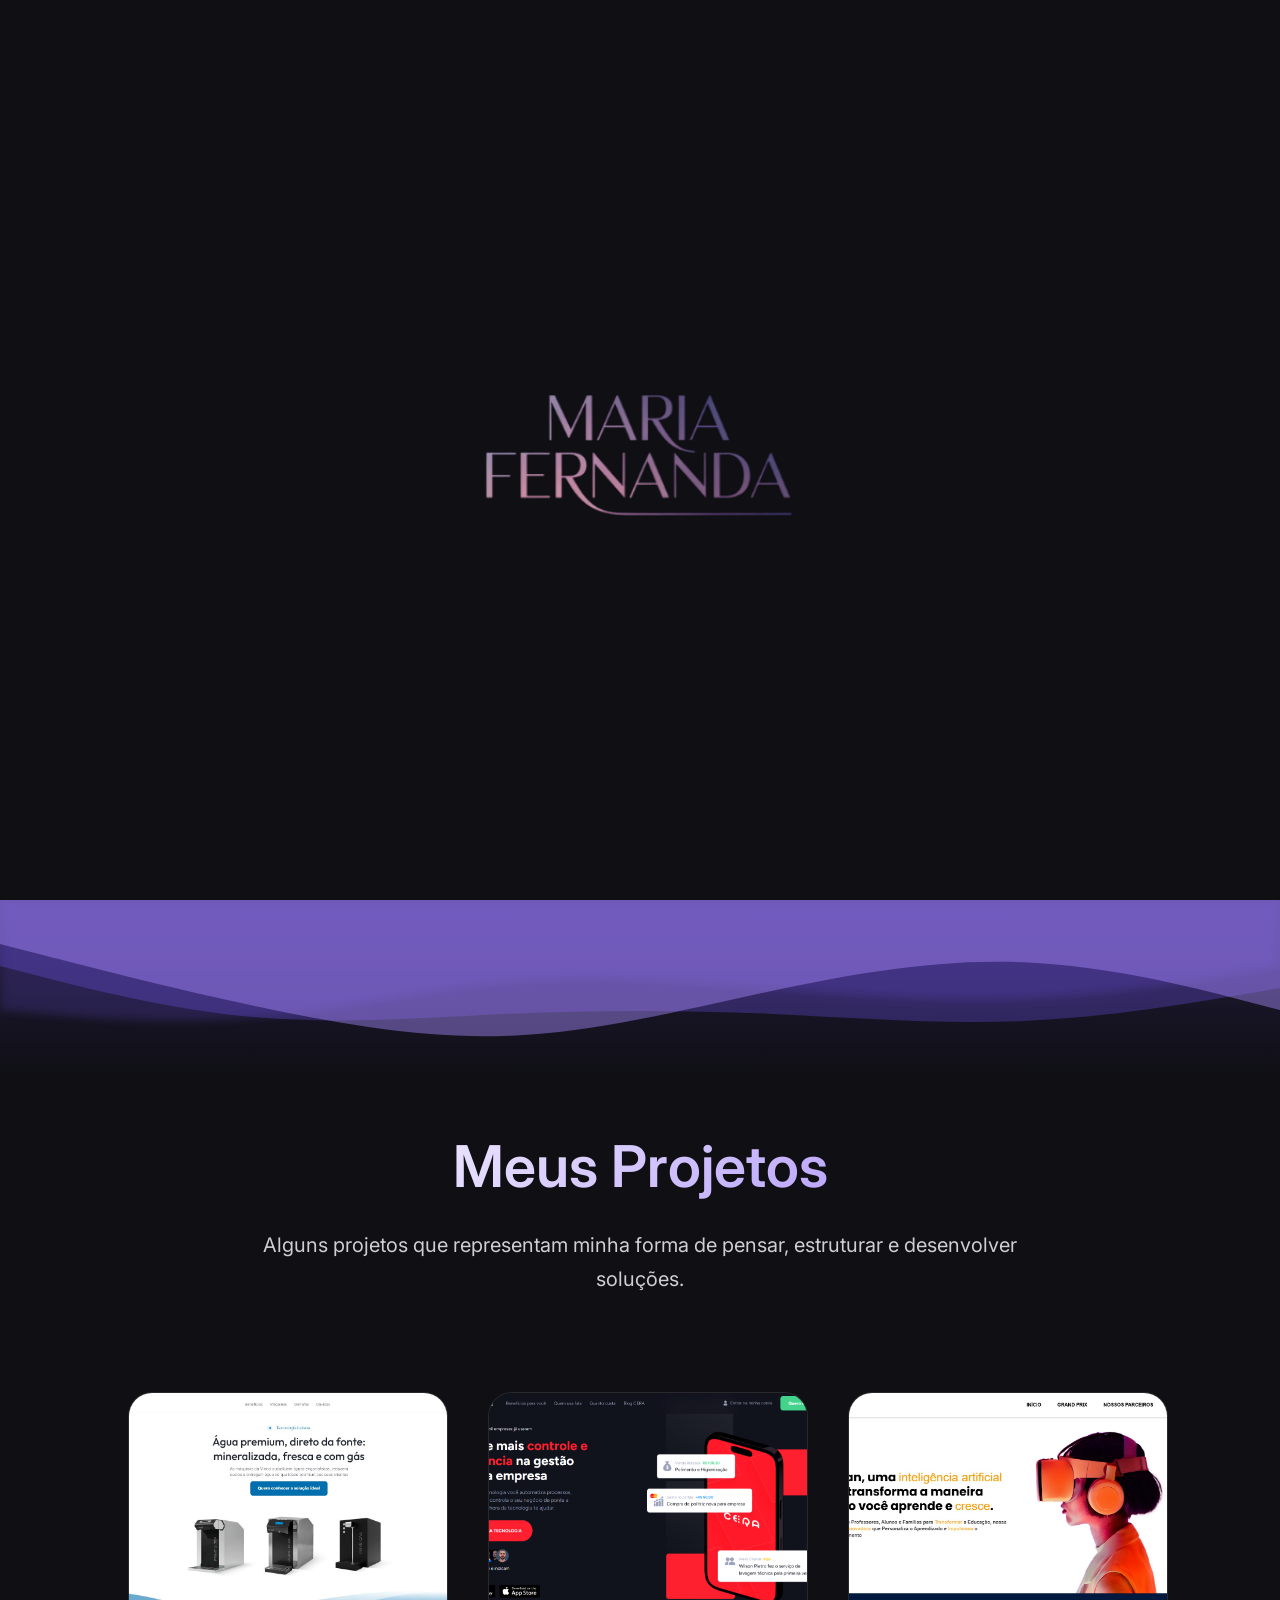
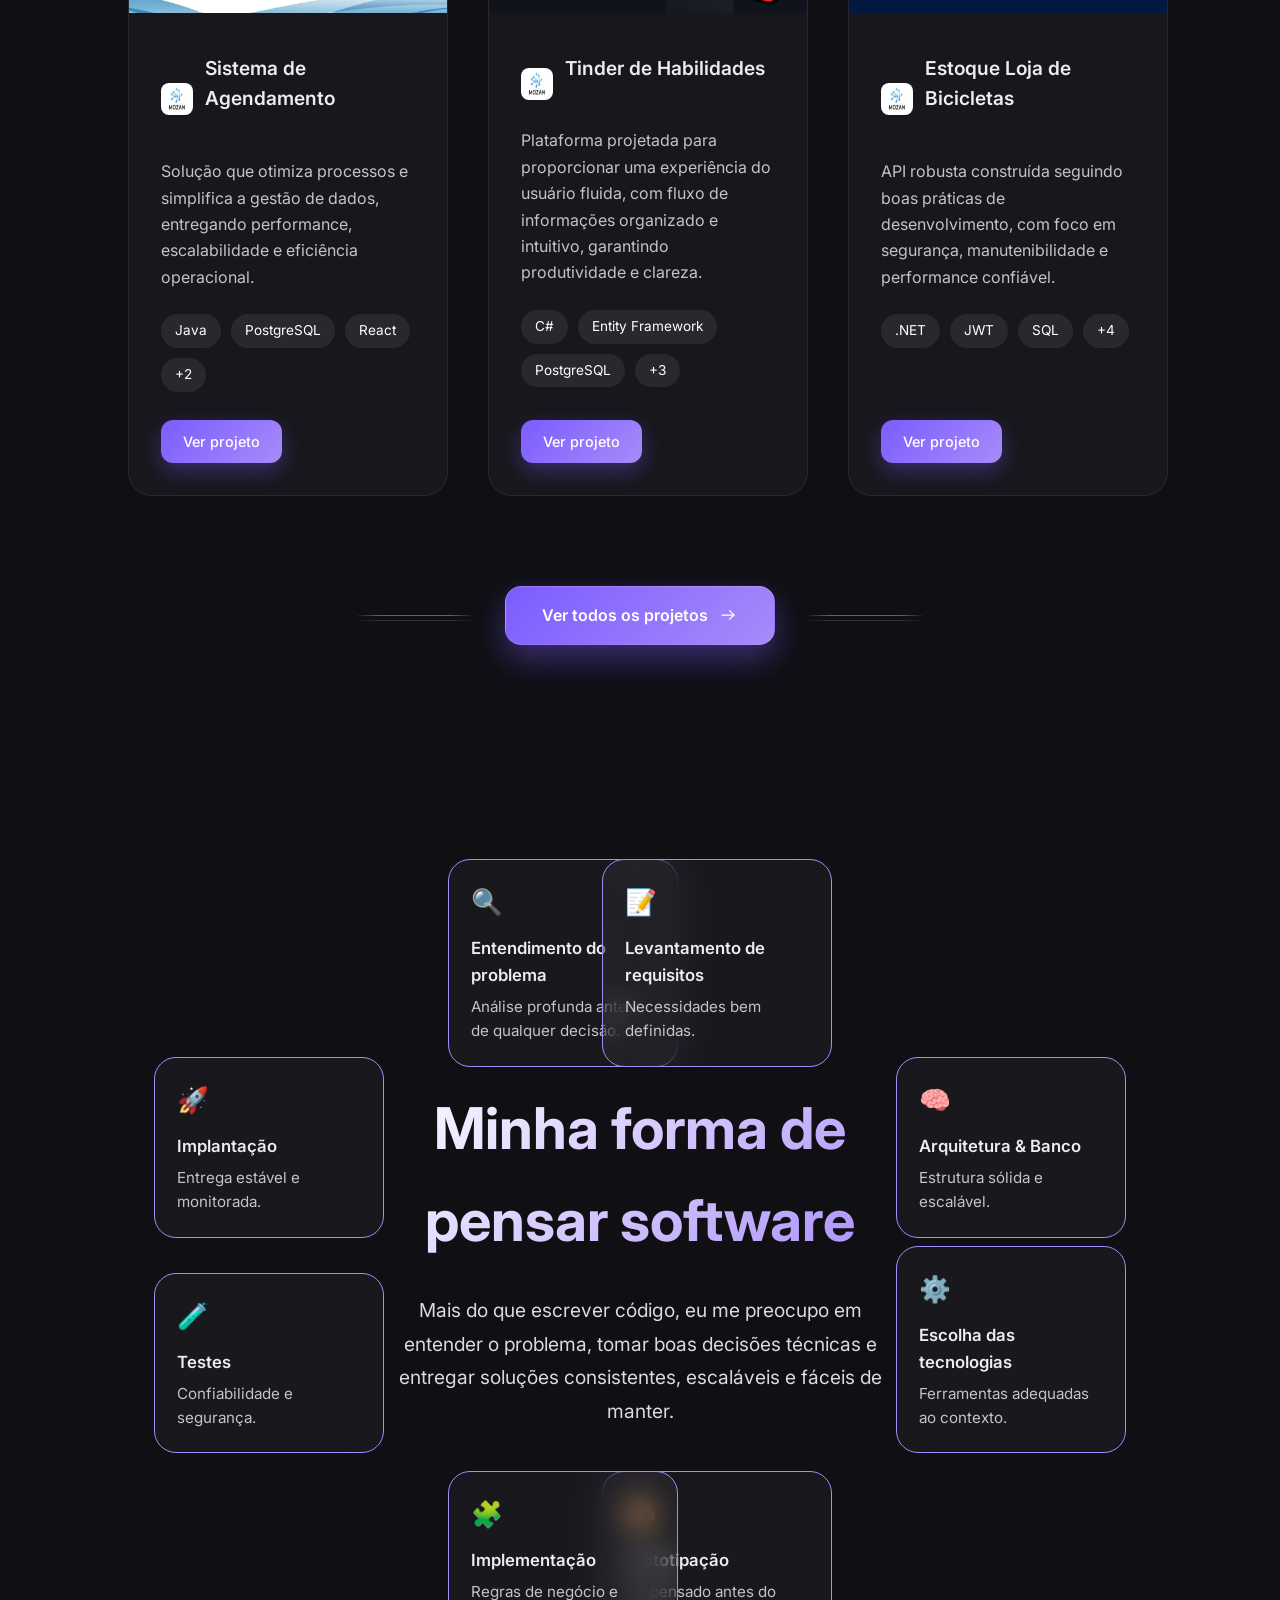
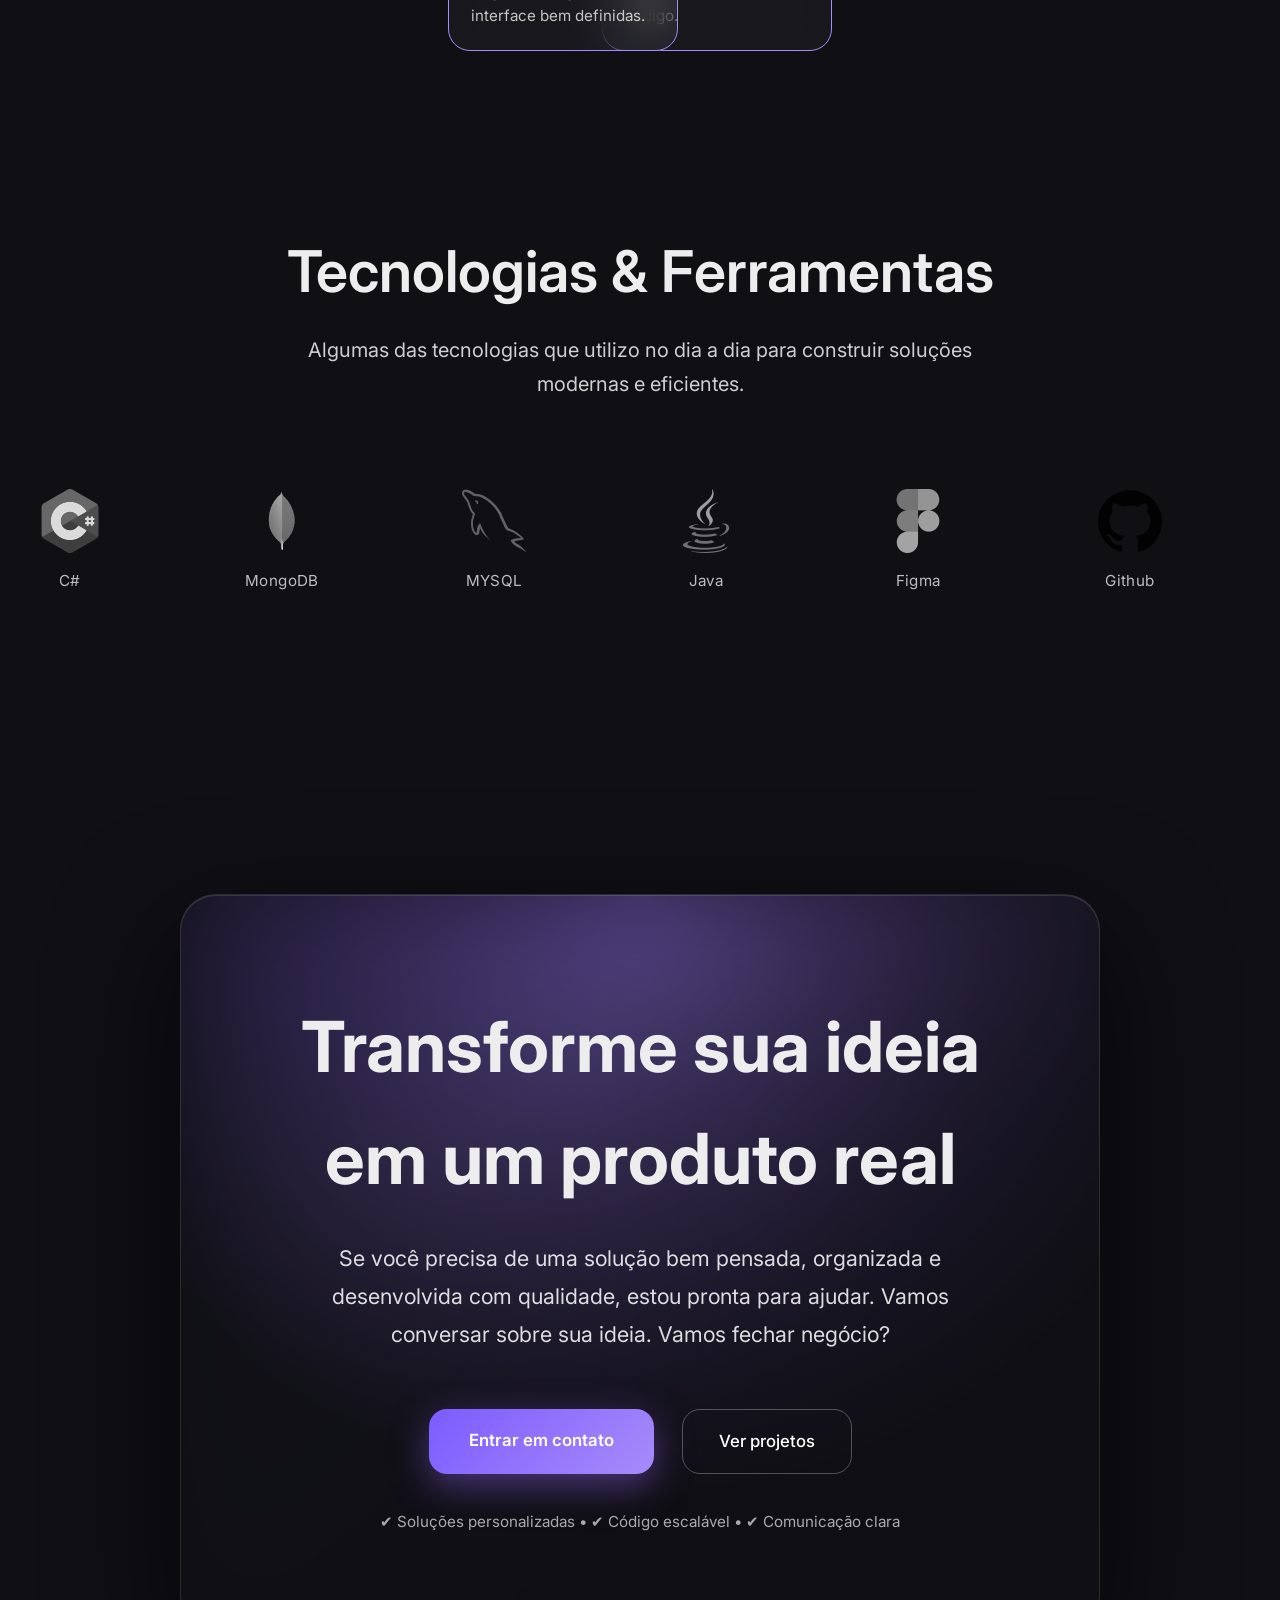
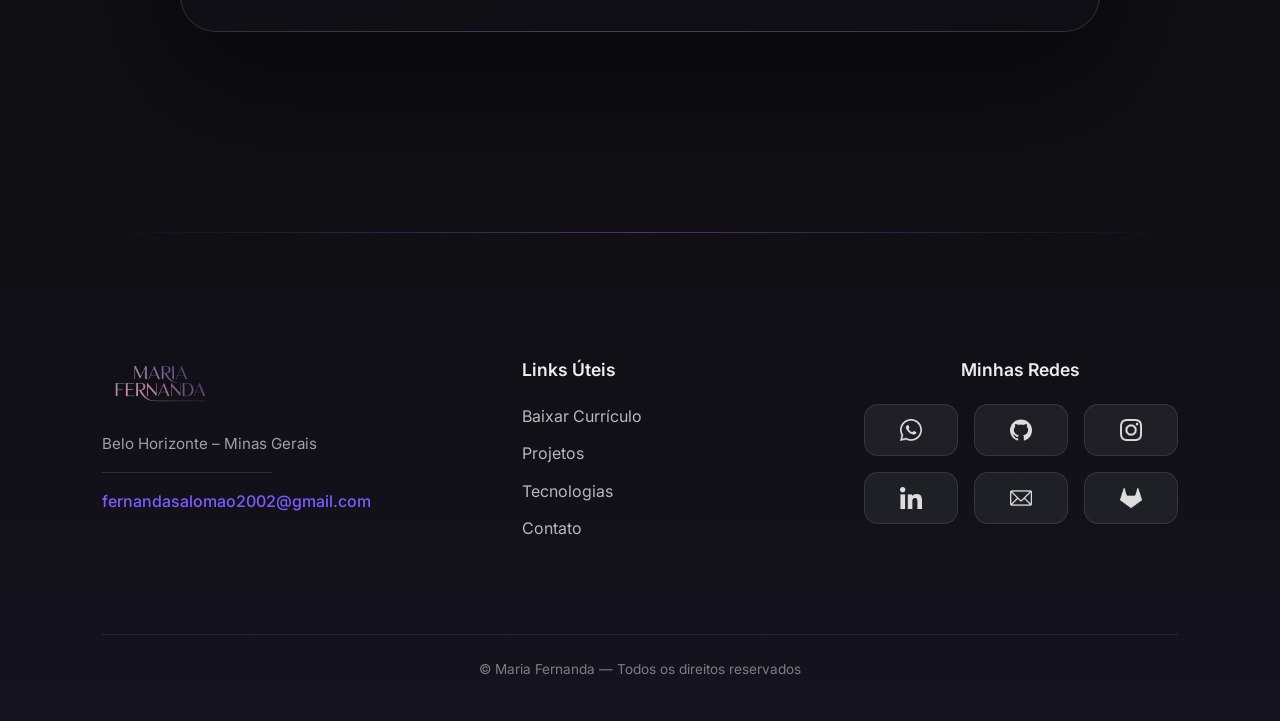
==== index.html @ 7bb39434 "first commit" ====
<!DOCTYPE html>
<html lang="en">
<head>
  <meta charset="UTF-8" />
  <meta name="viewport" content="width=device-width, initial-scale=1.0" />
  <title>Maria Fernanda</title>

  <link rel="preconnect" href="https://fonts.googleapis.com">
  <link rel="preconnect" href="https://fonts.gstatic.com" crossorigin>
  <link href="https://fonts.googleapis.com/css2?family=Inter:wght@300;400;500;600;700&display=swap" rel="stylesheet">
  <link rel="stylesheet" href="./assets/css/index/index.css">
</head>
<body>

<div id="splash-screen">
    <img src="assets/files/logo-maria.png" alt="Maria Fernanda Logo">
  </div>

<header class="navbar">
    <nav class="navbar-container">
      <div class="navbar-logo">
        <img src="assets/files/logo-maria.png" alt="Maria Fernanda Logo">
      </div>

      <div class="navbar-actions">
        <ul class="nav-links">
          <li><a href="#home">Home</a></li>
          <li><a href="#about">About</a></li>
          <li><a href="#projects">Projects</a></li>
          <li><a href="#stack">Stack</a></li>
        </ul>

        <a href="#"
          target="_blank"
          class="btn-whatsapp whatsapp-link">
          <img src="./assets/files/whatsapp.png" alt="WhatsApp">
          <span class="btn-text">Contrate agora</span>
        </a>

      <button class="menu-toggle">
          <span></span>
          <span></span>
      </button>

      </div>
    </nav>
</header>

<section class="hero hero-centered" id="home">
  <div class="hero-centered-container">
    <span class="hero-eyebrow">Olá, eu sou</span>
    <h1>
      Maria <span>Fernanda</span>
    </h1>
    <p>
      Engenheira de Software focada em desenvolver soluções modernas,
      escaláveis e bem estruturadas, unindo tecnologia,
      performance e experiência do usuário.
    </p>

    <div class="hero-cta">
      <a href="#projects" class="btn-primary">Visualizar Currículo</a>
      <a href="#about" class="btn-secondary">Ver Projetos</a>
    </div>
  </div>
  <div class="hero-fade"></div>
  <div class="wave-container">
  <svg viewBox="0 0 1440 320" preserveAspectRatio="none">
    <path class="wave wave-back"
      d="M0,224L48,213.3C96,203,192,181,288,176C384,171,480,181,576,192C672,203,768,213,864,202.7C960,192,1056,160,1152,149.3C1248,139,1344,149,1392,154.7L1440,160L1440,320L0,320Z"/>
      
    <path class="wave wave-mid"
      d="M0,192L48,181.3C96,171,192,149,288,144C384,139,480,149,576,154.7C672,160,768,160,864,154.7C960,149,1056,139,1152,149.3C1248,160,1344,192,1392,208L1440,224L1440,320L0,320Z"/>
      
    <path class="wave wave-front"
      d="M0,160L48,176C96,192,192,224,288,229.3C384,235,480,213,576,186.7C672,160,768,128,864,122.7C960,117,1056,139,1152,165.3C1248,192,1344,224,1392,240L1440,256L1440,320L0,320Z"/>
  </svg>
</div>
</section>

<section class="projects-section" id="projects">

  <div class="wave-container wave-inverted">
    <svg viewBox="0 0 1440 320" preserveAspectRatio="none">
      <path class="wave wave-back"
        d="M0,224L48,213.3C96,203,192,181,288,176C384,171,480,181,576,192C672,203,768,213,864,202.7C960,192,1056,160,1152,149.3C1248,139,1344,149,1392,154.7L1440,160L1440,320L0,320Z"/>
      <path class="wave wave-mid"
        d="M0,192L48,181.3C96,171,192,149,288,144C384,139,480,149,576,154.7C672,160,768,160,864,154.7C960,149,1056,139,1152,149.3C1248,160,1344,192,1392,208L1440,224L1440,320L0,320Z"/>
      <path class="wave wave-front"
        d="M0,160L48,176C96,192,192,224,288,229.3C384,235,480,213,576,186.7C672,160,768,128,864,122.7C960,117,1056,139,1152,165.3C1248,192,1344,224,1392,240L1440,256L1440,320L0,320Z"/>
    </svg>
  </div>
  
  <div class="projects-intro">
    <h2>Meus Projetos</h2>
    <p>
      Alguns projetos que representam minha forma de pensar,
      estruturar e desenvolver soluções.
    </p>
  </div>

  <div class="projects-grid">

    <!-- Project 1 -->
    <article class="project-card">
      <div class="project-image">
        <img src="./assets/files/projeto2.jpeg" alt="Projeto 2">
      </div>

      <div class="project-content">
        <div class="project-header">
          <img src="./assets/files/logo-mozan.jpeg" alt="Logo projeto" class="project-logo">
          <h3>Sistema de Agendamento</h3>
        </div>

        <p class="project-description">
          Solução que otimiza processos e simplifica a gestão de dados, 
          entregando performance, escalabilidade e eficiência operacional.
        </p>

        <div class="project-tech">
          <span>Java</span>
          <span>PostgreSQL</span>
          <span>React</span>
          <span>+2</span>
        </div>

        <a href="#" class="project-btn">Ver projeto</a>
      </div>
    </article>

    <!-- Project 2 -->
    <article class="project-card">
      <div class="project-image">
        <img src="./assets/files/image.png" alt="Projeto 1">
      </div>

      <div class="project-content">
        <div class="project-header">
          <img src="./assets/files/logo-mozan.jpeg" alt="Logo projeto" class="project-logo">
          <h3>Tinder de Habilidades</h3>
        </div>

        <p class="project-description">
          Plataforma projetada para proporcionar uma experiência do usuário 
          fluida, com fluxo de informações organizado e intuitivo, garantindo 
          produtividade e clareza.
        </p>

        <div class="project-tech">
          <span>C#</span>
          <span>Entity Framework</span>
          <span>PostgreSQL</span>
          <span>+3</span>
        </div>

        <a href="#" class="project-btn">Ver projeto</a>
      </div>
    </article>

    <!-- Project 3 -->
    <article class="project-card">
      <div class="project-image">
        <img src="./assets/files/projeto3.jpeg" alt="Projeto 3">
      </div>

      <div class="project-content">
        <div class="project-header">
          <img src="./assets/files/logo-mozan.jpeg" alt="Logo projeto" class="project-logo">
          <h3>Estoque Loja de Bicicletas</h3>
        </div>

        <p class="project-description">
         API robusta construída seguindo boas práticas de desenvolvimento, 
         com foco em segurança, manutenibilidade e performance confiável.
        </p>

        <div class="project-tech">
          <span>.NET</span>
          <span>JWT</span>
          <span>SQL</span>
          <span>+4</span>
        </div>

        <a href="#" class="project-btn">Ver projeto</a>
      </div>
    </article>

  </div>

  <!-- Botão adicionado com linhas finas -->
  <div class="projects-all-btn">
    <div class="decorative-line">
      <div class="line-double"></div>
    </div>
    
    <!-- Botão -->
    <a href="#" class="all-projects-btn">
      <span>Ver todos os projetos</span>
      <svg width="20" height="20" viewBox="0 0 24 24" fill="none" xmlns="http://www.w3.org/2000/svg" style="transition: transform 0.3s ease;">
        <path d="M13.75 6.75L19.25 12L13.75 17.25" stroke="currentColor" stroke-width="1.5" stroke-linecap="round" stroke-linejoin="round"/>
        <path d="M19 12H4.75" stroke="currentColor" stroke-width="1.5" stroke-linecap="round" stroke-linejoin="round"/>
      </svg>
    </a>
    
    <!-- Linha direita -->
    <div class="decorative-line">
      <div class="line-double"></div>
    </div>
  </div>

</section>

<section class="thinking-orbit">
  <div class="thinking-core">
    <h2>Minha forma de pensar software</h2>
    <p>
      Mais do que escrever código, eu me preocupo em entender o problema,
      tomar boas decisões técnicas e entregar soluções consistentes,
      escaláveis e fáceis de manter.
    </p>
  </div>

  <!-- ORBITA SUPERIOR -->
  <div class="orbit orbit-1">
    <div class="thinking-card">
      <span class="icon">🔍</span>
      <h3>Entendimento do problema</h3>
      <p>Análise profunda antes de qualquer decisão.</p>
    </div>
  </div>

  <div class="orbit orbit-2">
    <div class="thinking-card">
      <span class="icon">📝</span>
      <h3>Levantamento de requisitos</h3>
      <p>Necessidades bem definidas.</p>
    </div>
  </div>

  <div class="orbit orbit-3">
    <div class="thinking-card">
      <span class="icon">🧠</span>
      <h3>Arquitetura & Banco</h3>
      <p>Estrutura sólida e escalável.</p>
    </div>
  </div>

  <!-- ORBITA LATERAL -->
  <div class="orbit orbit-4">
    <div class="thinking-card">
      <span class="icon">⚙️</span>
      <h3>Escolha das tecnologias</h3>
      <p>Ferramentas adequadas ao contexto.</p>
    </div>
  </div>

  <div class="orbit orbit-5">
    <div class="thinking-card">
      <span class="icon">🎨</span>
      <h3>Prototipação</h3>
      <p>UX pensado antes do código.</p>
    </div>
  </div>

  <!-- ORBITA INFERIOR -->
  <div class="orbit orbit-6">
    <div class="thinking-card">
      <span class="icon">🧩</span>
      <h3>Implementação</h3>
      <p>Regras de negócio e interface bem definidas.</p>
    </div>
  </div>

  <div class="orbit orbit-7">
    <div class="thinking-card">
      <span class="icon">🧪</span>
      <h3>Testes</h3>
      <p>Confiabilidade e segurança.</p>
    </div>
  </div>

  <div class="orbit orbit-8">
    <div class="thinking-card">
      <span class="icon">🚀</span>
      <h3>Implantação</h3>
      <p>Entrega estável e monitorada.</p>
    </div>
  </div>

</section>

<section class="tech-section" id="stack">
  <div class="tech-intro">
    <h2>Tecnologias & Ferramentas</h2>
    <p>
      Algumas das tecnologias que utilizo no dia a dia
      para construir soluções modernas e eficientes.
    </p>
  </div>

  <div class="tech-carousel">
    <div class="tech-track">

      <!-- item -->
      <div class="tech-item">
        <img src="./assets/files/tecnologias/c-sharp.png" alt="C#">
        <span>C#</span>
      </div>

      <div class="tech-item">
        <img src="./assets/files/tecnologias/mongodb-leaf.png" alt="MongoDB">
        <span>MongoDB</span>
      </div>

      <div class="tech-item">
        <img src="./assets/files/tecnologias/mysql.png" alt="MySQL">
        <span>MYSQL</span>
      </div>

      <div class="tech-item">
        <img src="./assets/files/tecnologias/java.png" alt="Java">
        <span>Java</span>
      </div>

      <div class="tech-item">
        <img src="./assets/files/tecnologias/figma.png" alt="Figma">
        <span>Figma</span>
      </div>

      <div class="tech-item">
        <img src="./assets/files/redes/github.png" alt="Github">
        <span>Github</span>
      </div>

      <div class="tech-item">
        <img src="./assets/files/tecnologias/social.png" alt="Git">
        <span>Git</span>
      </div>

      <div class="tech-item">
        <img src="./assets/files/redes/gitlab.png" alt="GitLab">
        <span>GitLab</span>
      </div>

      <div class="tech-item">
        <img src="./assets/files/tecnologias/docker.png" alt="Docker">
        <span>Docker</span>
      </div>

      <!-- DUPLICADO para efeito infinito -->
      
      <div class="tech-item">
        <img src="./assets/files/tecnologias/c-sharp.png" alt="C#">
        <span>C#</span>
      </div>

      <div class="tech-item">
        <img src="./assets/files/tecnologias/mongodb-leaf.png" alt="MongoDB">
        <span>MongoDB</span>
      </div>

      <div class="tech-item">
        <img src="./assets/files/tecnologias/mysql.png" alt="MySQL">
        <span>MYSQL</span>
      </div>

      <div class="tech-item">
        <img src="./assets/files/tecnologias/java.png" alt="Java">
        <span>Java</span>
      </div>

      <div class="tech-item">
        <img src="./assets/files/tecnologias/figma.png" alt="Figma">
        <span>Figma</span>
      </div>

      <div class="tech-item">
        <img src="./assets/files/redes/github.png" alt="Github">
        <span>Github</span>
      </div>

      <div class="tech-item">
        <img src="./assets/files/tecnologias/social.png" alt="Git">
        <span>Git</span>
      </div>

      <div class="tech-item">
        <img src="./assets/files/redes/gitlab.png" alt="GitLab">
        <span>GitLab</span>
      </div>

      <div class="tech-item">
        <img src="./assets/files/tecnologias/docker.png" alt="Docker">
        <span>Docker</span>
      </div>

    </div>
  </div>
</section>

<section class="cta-section">
  <div class="cta-container">
    <h2>Transforme sua ideia em um produto real</h2>
    <p>
      Se você precisa de uma solução bem pensada, organizada
      e desenvolvida com qualidade, estou pronta para ajudar.
      Vamos conversar sobre sua ideia. Vamos fechar negócio?
    </p>

    <div class="cta-actions">
      <a
        href="#"
        target="_blank"
        class="cta-btn-primary whatsapp-link"
      >
        Entrar em contato
      </a>

      <a href="#projects" class="cta-btn-secondary">
        Ver projetos
      </a>
    </div>

    <span class="cta-trust">
      ✔ Soluções personalizadas • ✔ Código escalável • ✔ Comunicação clara
    </span>
  </div>
</section>

<footer class="footer">

  <div class="footer-container">
    <div class="footer-left">
      <img src="assets/files/logo-maria.png" alt="Maria Fernanda Logo" class="footer-logo">

      <span class="footer-location">Belo Horizonte – Minas Gerais</span>
      <span class="footer-divider"></span>
      <a href="mailto:maria@email.com" class="footer-email">
        fernandasalomao2002@gmail.com
      </a>
    </div>

    <div class="footer-center">
      <h4>Links Úteis</h4>

      <ul>
        <li><a href="#about">Baixar Currículo</a></li>
        <li><a href="#projects">Projetos</a></li>
        <li><a href="#stack">Tecnologias</a></li>
        <li><a href="#contact">Contato</a></li>
      </ul>
    </div>

    <!-- REDES SOCIAIS -->
    <div class="footer-right">
      <h4>Minhas Redes</h4>

      <div class="social-grid">
        <a href="#" target="_blank" class="social-btn whatsapp-link"> <img src="./assets/files/redes/whatsapp.png" alt="WhatsApp"> </a>
        <a href="https://github.com/mfernandasilva" class="social-btn"><img src="./assets/files/redes/github.png" alt="GitHub"></a>
        <a href="#" class="social-btn"><img src="./assets/files/redes/instagram.png" alt="Instagram"></a>
        <a href="https://www.linkedin.com/in/maria-fernanda-a390b7228/" class="social-btn"><img src="./assets/files/redes/linkedin.png" alt="LinkedIn"></a>
        <a href="#" class="social-btn"><img src="./assets/files/redes/email.png" alt="Email"></a>
        <a href="#" class="social-btn"><img src="./assets/files/redes/gitlab.png" alt="GitLab"></a>
      </div>
    </div>

  </div>
  <div class="footer-bottom">
    <span>© Maria Fernanda — Todos os direitos reservados</span>
  </div>
  
</footer>

  <script src="js/main.js"></script>
  <script src="./js/projects.js"></script>
</body>
</html>
---- assets/css/index/index.css ----
@import '../global/global.css';
@import './partials/splash.css';
@import './partials/nav.css';
@import './partials/hero.css';
@import './partials/approach-section.css';
@import './partials/section-projetos.css';
@import './partials/tech-section.css';
@import './partials/cts-section.css';
@import './partials/footer.css';
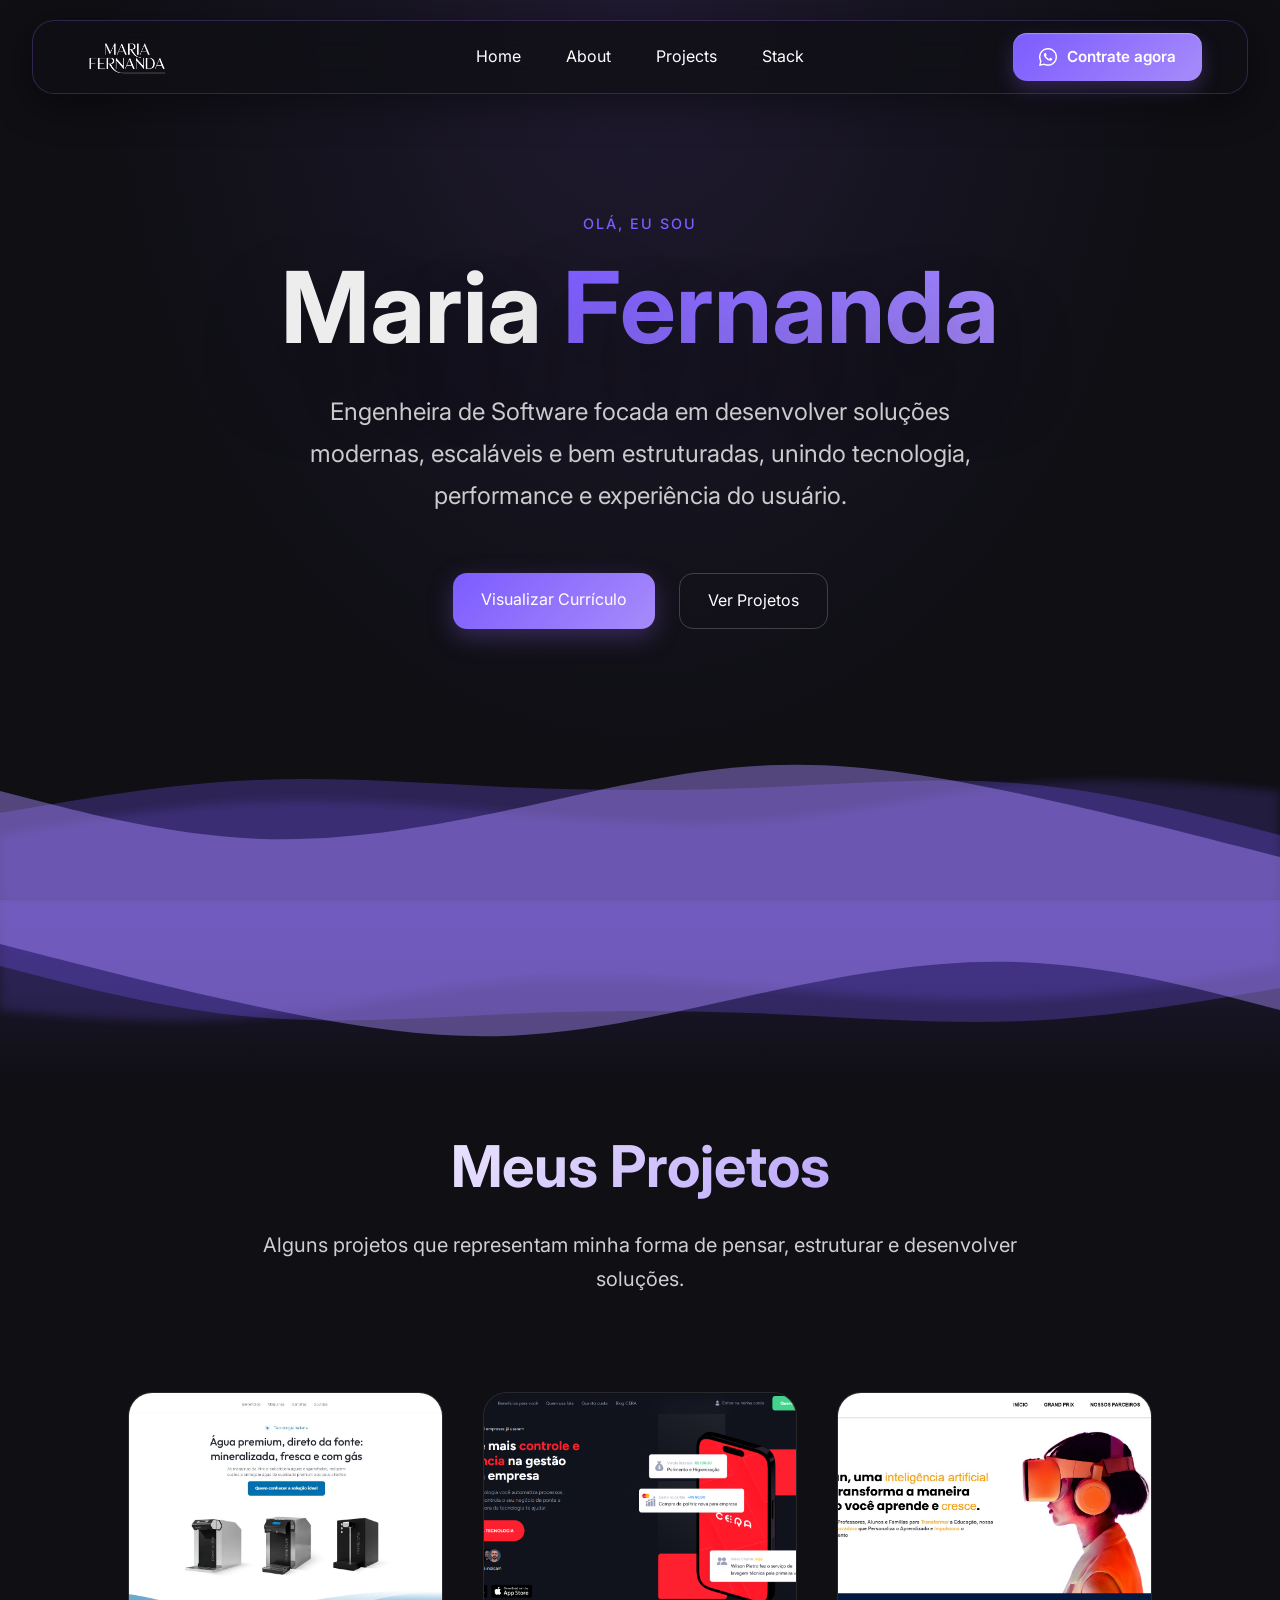
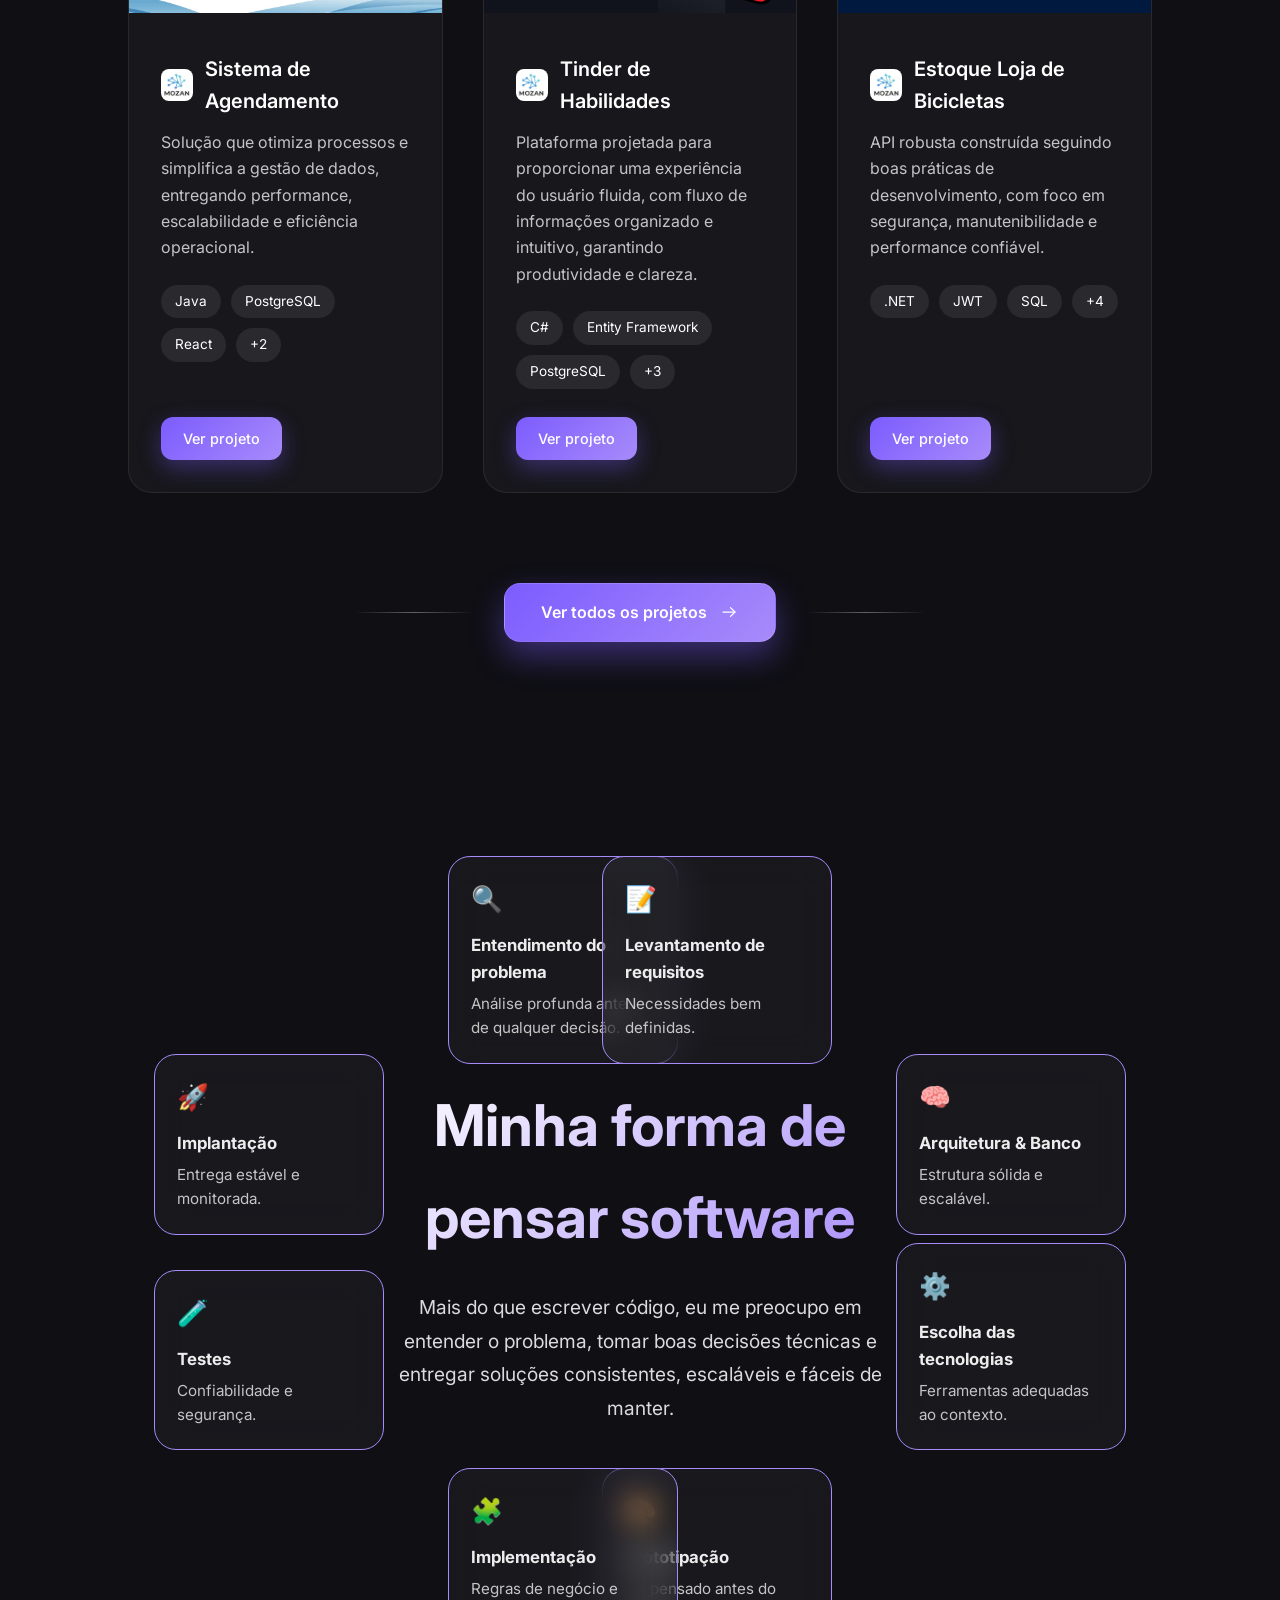
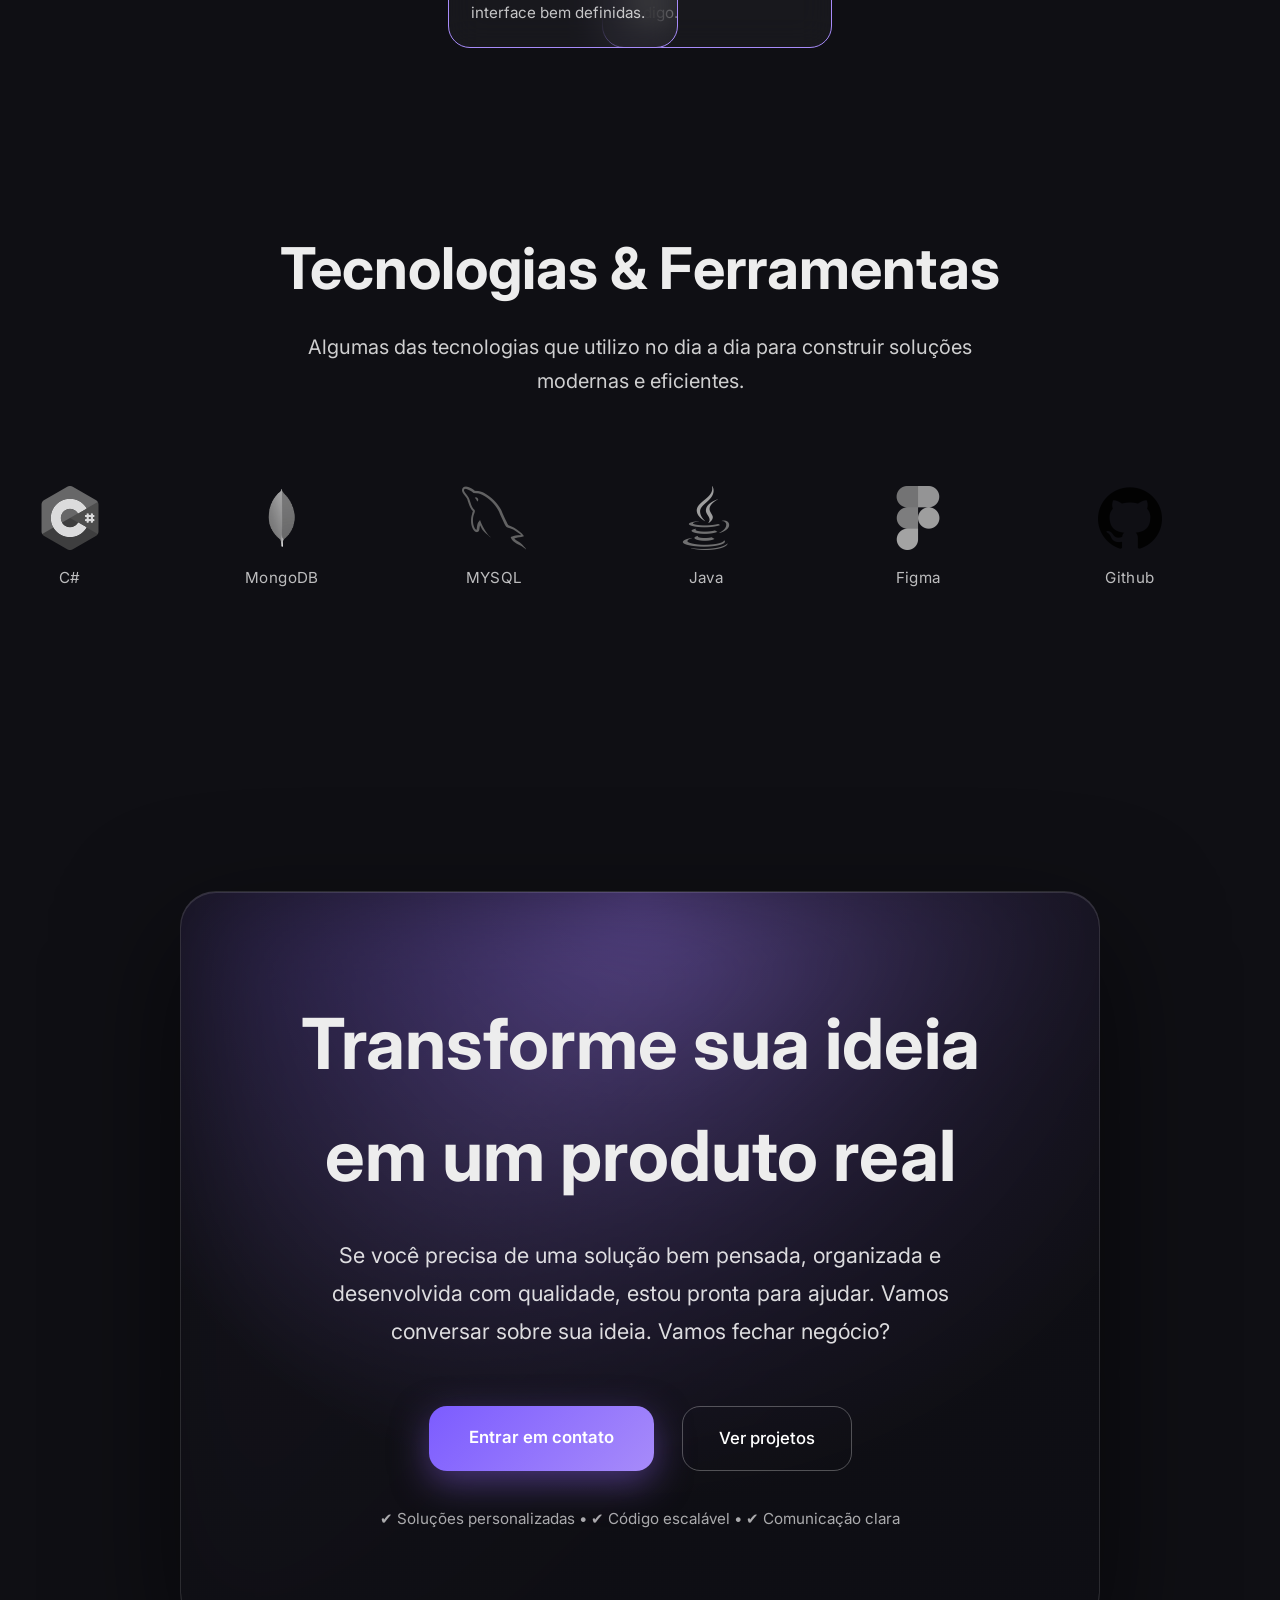
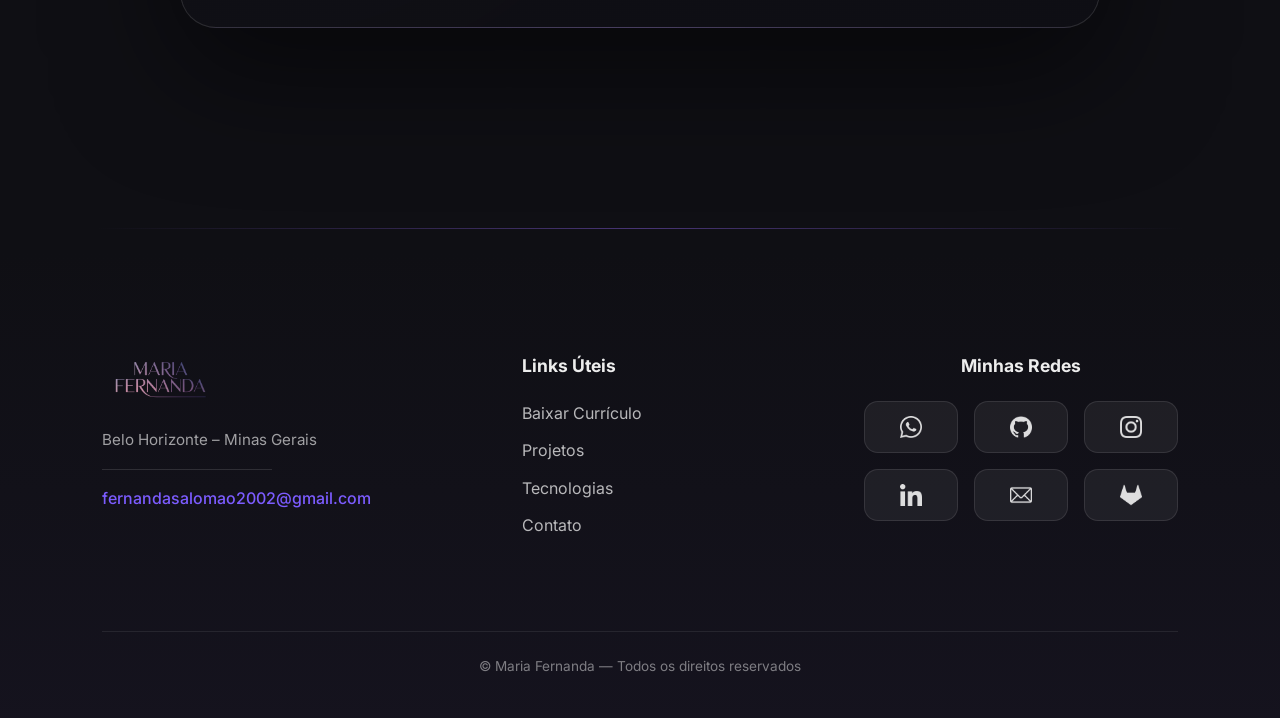
==== commit 5e7489df: "navbar e projetos responsivo" ====
--- a/index.html
+++ b/index.html
@@ -18,31 +18,27 @@
 
 <header class="navbar">
     <nav class="navbar-container">
-      <div class="navbar-logo">
-        <img src="assets/files/logo-maria.png" alt="Maria Fernanda Logo">
-      </div>
-
-      <div class="navbar-actions">
+        <div class="navbar-logo">
+            <img src="assets/files/logo-maria.png" alt="Logo">
+        </div>
+
         <ul class="nav-links">
-          <li><a href="#home">Home</a></li>
-          <li><a href="#about">About</a></li>
-          <li><a href="#projects">Projects</a></li>
-          <li><a href="#stack">Stack</a></li>
+            <li><a href="#home">Home</a></li>
+            <li><a href="#about">About</a></li>
+            <li><a href="#projects">Projects</a></li>
+            <li><a href="#stack">Stack</a></li>
         </ul>
 
-        <a href="#"
-          target="_blank"
-          class="btn-whatsapp whatsapp-link">
-          <img src="./assets/files/whatsapp.png" alt="WhatsApp">
-          <span class="btn-text">Contrate agora</span>
-        </a>
-
-      <button class="menu-toggle">
-          <span></span>
-          <span></span>
-      </button>
-
-      </div>
+        <div class="navbar-actions">
+            <a href="#" class="btn-whatsapp whatsapp-link">
+                <img src="./assets/files/whatsapp.png" alt="WhatsApp">
+                <span class="btn-text">Contrate agora</span>
+            </a>
+            <button class="menu-toggle">
+                <span></span>
+                <span></span>
+            </button>
+        </div>
     </nav>
 </header>
 
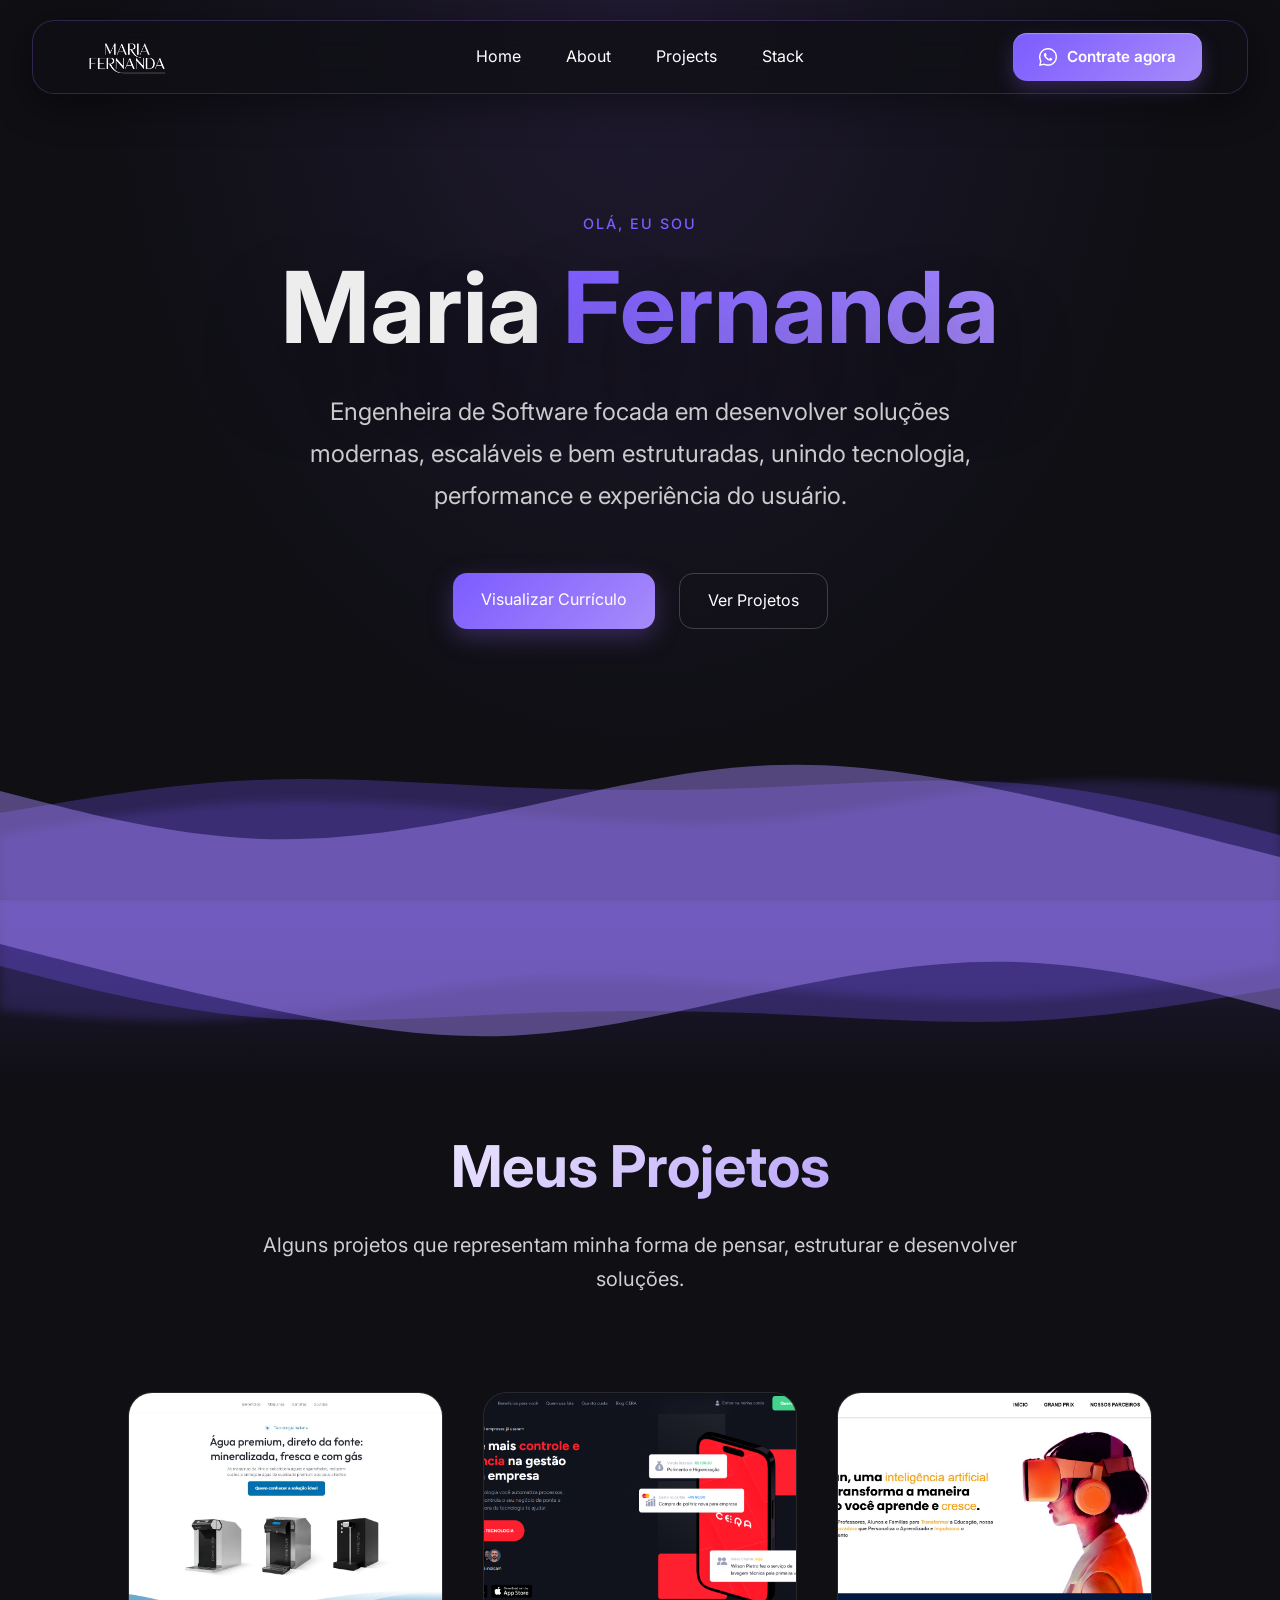
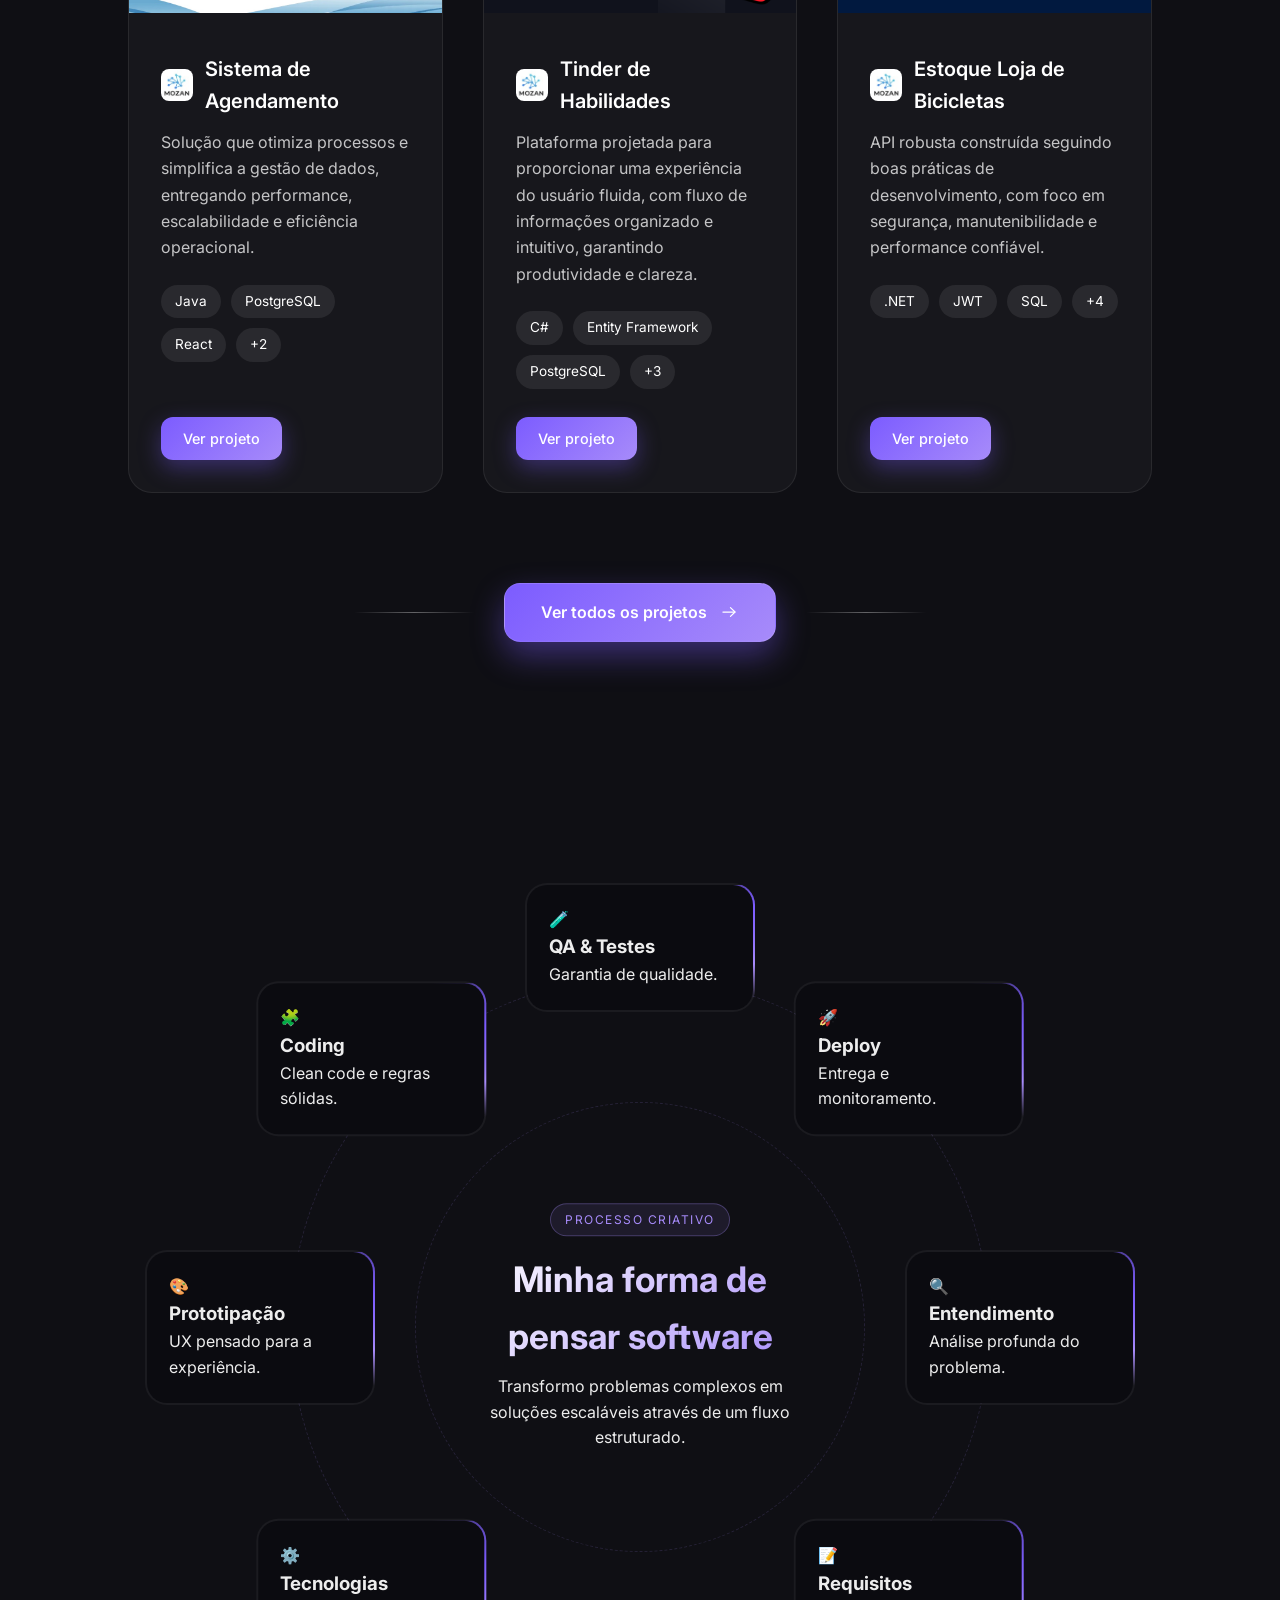
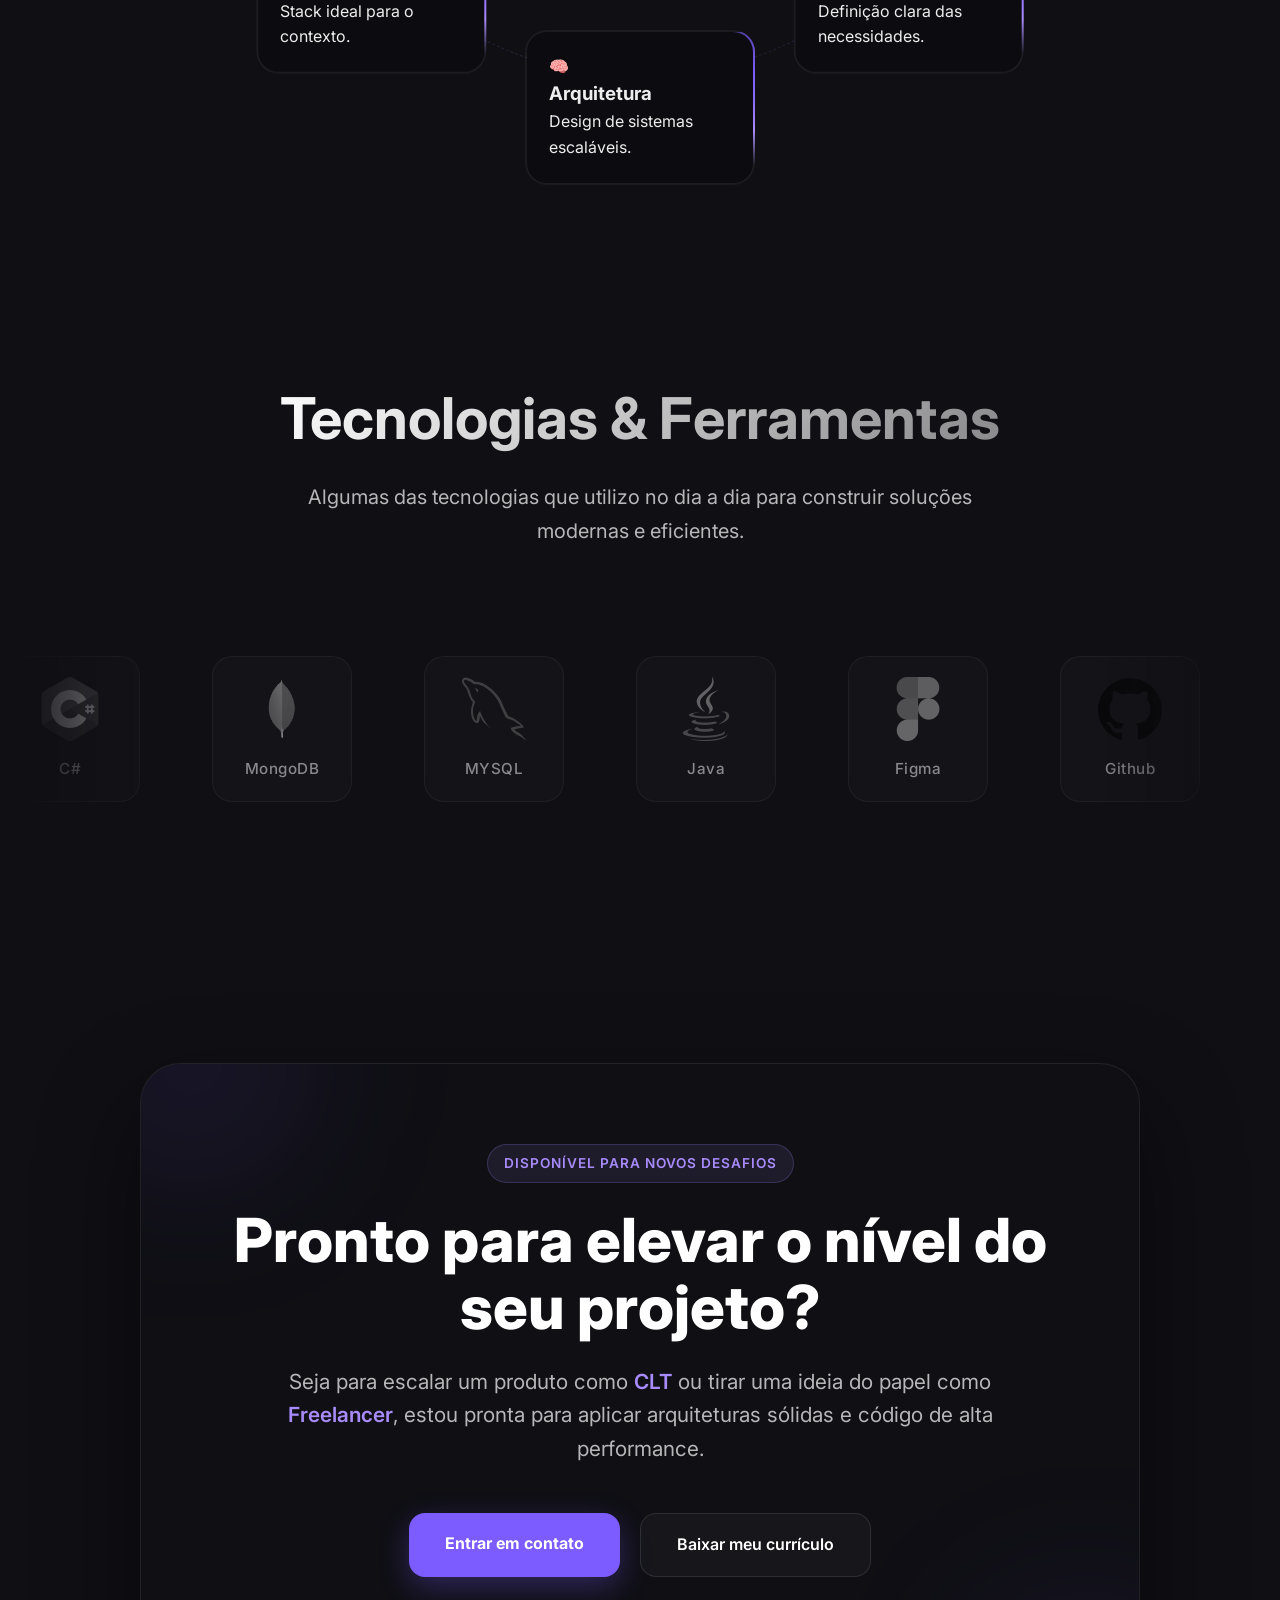
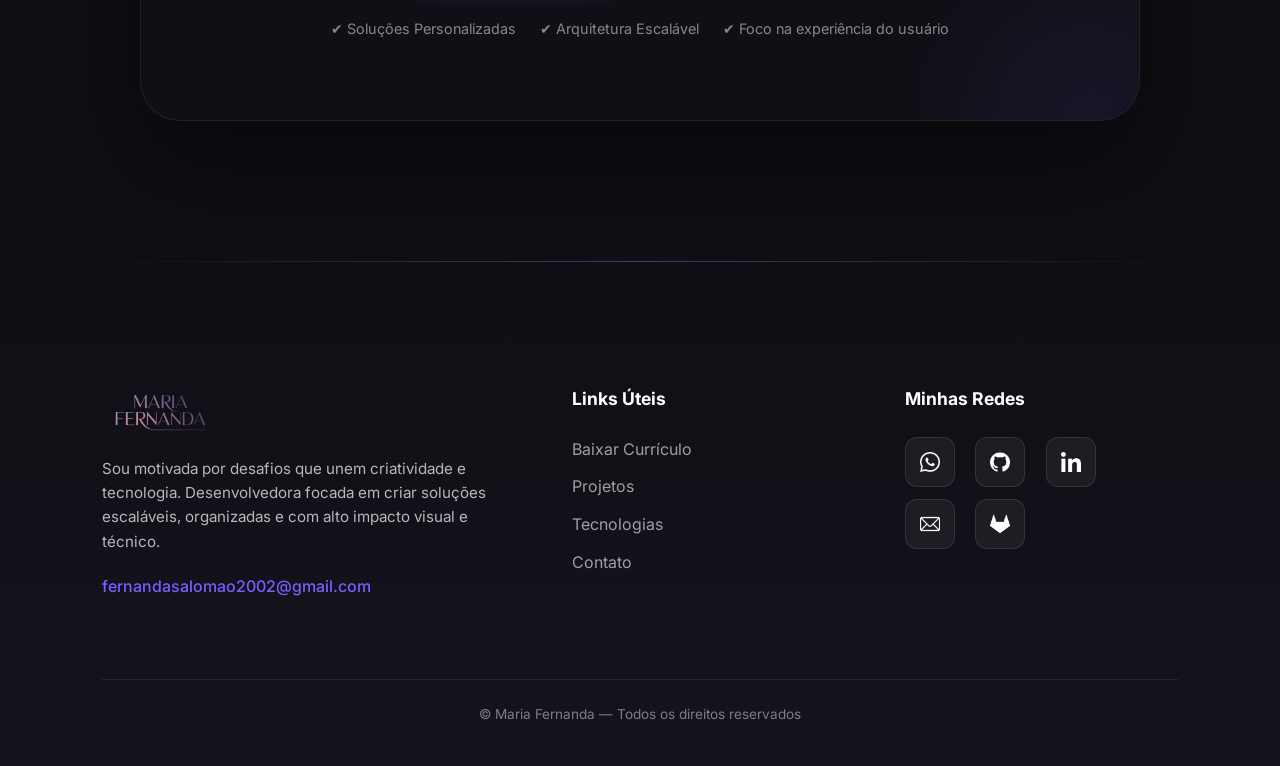
==== commit efb7fdaf: "Seção de tecnologias e footer responsivas" ====
--- a/index.html
+++ b/index.html
@@ -207,83 +207,39 @@
 
 </section>
 
-<section class="thinking-orbit">
+<section class="thinking-section">
+  <div class="orbit-lines">
+    <div class="line"></div>
+    <div class="line"></div>
+  </div>
+
   <div class="thinking-core">
+    <div class="badge">Processo Criativo</div>
     <h2>Minha forma de pensar software</h2>
-    <p>
-      Mais do que escrever código, eu me preocupo em entender o problema,
-      tomar boas decisões técnicas e entregar soluções consistentes,
-      escaláveis e fáceis de manter.
-    </p>
-  </div>
-
-  <!-- ORBITA SUPERIOR -->
-  <div class="orbit orbit-1">
-    <div class="thinking-card">
-      <span class="icon">🔍</span>
-      <h3>Entendimento do problema</h3>
-      <p>Análise profunda antes de qualquer decisão.</p>
-    </div>
-  </div>
-
-  <div class="orbit orbit-2">
-    <div class="thinking-card">
-      <span class="icon">📝</span>
-      <h3>Levantamento de requisitos</h3>
-      <p>Necessidades bem definidas.</p>
-    </div>
-  </div>
-
-  <div class="orbit orbit-3">
-    <div class="thinking-card">
-      <span class="icon">🧠</span>
-      <h3>Arquitetura & Banco</h3>
-      <p>Estrutura sólida e escalável.</p>
-    </div>
-  </div>
-
-  <!-- ORBITA LATERAL -->
-  <div class="orbit orbit-4">
-    <div class="thinking-card">
-      <span class="icon">⚙️</span>
-      <h3>Escolha das tecnologias</h3>
-      <p>Ferramentas adequadas ao contexto.</p>
-    </div>
-  </div>
-
-  <div class="orbit orbit-5">
-    <div class="thinking-card">
-      <span class="icon">🎨</span>
-      <h3>Prototipação</h3>
-      <p>UX pensado antes do código.</p>
-    </div>
-  </div>
-
-  <!-- ORBITA INFERIOR -->
-  <div class="orbit orbit-6">
-    <div class="thinking-card">
-      <span class="icon">🧩</span>
-      <h3>Implementação</h3>
-      <p>Regras de negócio e interface bem definidas.</p>
-    </div>
-  </div>
-
-  <div class="orbit orbit-7">
-    <div class="thinking-card">
-      <span class="icon">🧪</span>
-      <h3>Testes</h3>
-      <p>Confiabilidade e segurança.</p>
-    </div>
-  </div>
-
-  <div class="orbit orbit-8">
-    <div class="thinking-card">
-      <span class="icon">🚀</span>
-      <h3>Implantação</h3>
-      <p>Entrega estável e monitorada.</p>
-    </div>
-  </div>
-
+    <p>Transformo problemas complexos em soluções escaláveis através de um fluxo estruturado.</p>
+  </div>
+
+  <div class="thinking-container">
+    <div class="thinking-card item-1"><div class="card-inner"><span class="icon">🔍</span><h3>Entendimento</h3><p>Análise profunda do problema.</p></div></div>
+    <div class="thinking-card item-2"><div class="card-inner"><span class="icon">📝</span><h3>Requisitos</h3><p>Definição clara das necessidades.</p></div></div>
+    <div class="thinking-card item-3"><div class="card-inner"><span class="icon">🧠</span><h3>Arquitetura</h3><p>Design de sistemas escaláveis.</p></div></div>
+    <div class="thinking-card item-4"><div class="card-inner"><span class="icon">⚙️</span><h3>Tecnologias</h3><p>Stack ideal para o contexto.</p></div></div>
+    <div class="thinking-card item-5"><div class="card-inner"><span class="icon">🎨</span><h3>Prototipação</h3><p>UX pensado para a experiência.</p></div></div>
+    <div class="thinking-card item-6"><div class="card-inner"><span class="icon">🧩</span><h3>Coding</h3><p>Clean code e regras sólidas.</p></div></div>
+    <div class="thinking-card item-7"><div class="card-inner"><span class="icon">🧪</span><h3>QA & Testes</h3><p>Garantia de qualidade.</p></div></div>
+    <div class="thinking-card item-8"><div class="card-inner"><span class="icon">🚀</span><h3>Deploy</h3><p>Entrega e monitoramento.</p></div></div>
+  </div>
+
+  <div class="thinking-container-mobile">
+    <div class="mobile-card"><h3><span>🔍</span> Entendimento</h3><p>Análise profunda antes de qualquer decisão técnica.</p></div>
+    <div class="mobile-card"><h3><span>📝</span> Requisitos</h3><p>Definição clara das necessidades do negócio.</p></div>
+    <div class="mobile-card"><h3><span>🧠</span> Arquitetura</h3><p>Design de sistemas escaláveis e seguros.</p></div>
+    <div class="mobile-card"><h3><span>⚙️</span> Tecnologias</h3><p>Stack ideal para o problema específico.</p></div>
+    <div class="mobile-card"><h3><span>🎨</span> Prototipação</h3><p>UX pensado para a melhor experiência.</p></div>
+    <div class="mobile-card"><h3><span>🧩</span> Coding</h3><p>Clean code e regras de negócio sólidas.</p></div>
+    <div class="mobile-card"><h3><span>🧪</span> QA & Testes</h3><p>Garantia de qualidade e resiliência.</p></div>
+    <div class="mobile-card"><h3><span>🚀</span> Deploy</h3><p>Entrega contínua e monitoramento ativo.</p></div>
+  </div>
 </section>
 
 <section class="tech-section" id="stack">
@@ -297,149 +253,76 @@
 
   <div class="tech-carousel">
     <div class="tech-track">
-
-      <!-- item -->
-      <div class="tech-item">
-        <img src="./assets/files/tecnologias/c-sharp.png" alt="C#">
-        <span>C#</span>
-      </div>
-
-      <div class="tech-item">
-        <img src="./assets/files/tecnologias/mongodb-leaf.png" alt="MongoDB">
-        <span>MongoDB</span>
-      </div>
-
-      <div class="tech-item">
-        <img src="./assets/files/tecnologias/mysql.png" alt="MySQL">
-        <span>MYSQL</span>
-      </div>
-
-      <div class="tech-item">
-        <img src="./assets/files/tecnologias/java.png" alt="Java">
-        <span>Java</span>
-      </div>
-
-      <div class="tech-item">
-        <img src="./assets/files/tecnologias/figma.png" alt="Figma">
-        <span>Figma</span>
-      </div>
-
-      <div class="tech-item">
-        <img src="./assets/files/redes/github.png" alt="Github">
-        <span>Github</span>
-      </div>
-
-      <div class="tech-item">
-        <img src="./assets/files/tecnologias/social.png" alt="Git">
-        <span>Git</span>
-      </div>
-
-      <div class="tech-item">
-        <img src="./assets/files/redes/gitlab.png" alt="GitLab">
-        <span>GitLab</span>
-      </div>
-
-      <div class="tech-item">
-        <img src="./assets/files/tecnologias/docker.png" alt="Docker">
-        <span>Docker</span>
-      </div>
-
-      <!-- DUPLICADO para efeito infinito -->
-      
-      <div class="tech-item">
-        <img src="./assets/files/tecnologias/c-sharp.png" alt="C#">
-        <span>C#</span>
-      </div>
-
-      <div class="tech-item">
-        <img src="./assets/files/tecnologias/mongodb-leaf.png" alt="MongoDB">
-        <span>MongoDB</span>
-      </div>
-
-      <div class="tech-item">
-        <img src="./assets/files/tecnologias/mysql.png" alt="MySQL">
-        <span>MYSQL</span>
-      </div>
-
-      <div class="tech-item">
-        <img src="./assets/files/tecnologias/java.png" alt="Java">
-        <span>Java</span>
-      </div>
-
-      <div class="tech-item">
-        <img src="./assets/files/tecnologias/figma.png" alt="Figma">
-        <span>Figma</span>
-      </div>
-
-      <div class="tech-item">
-        <img src="./assets/files/redes/github.png" alt="Github">
-        <span>Github</span>
-      </div>
-
-      <div class="tech-item">
-        <img src="./assets/files/tecnologias/social.png" alt="Git">
-        <span>Git</span>
-      </div>
-
-      <div class="tech-item">
-        <img src="./assets/files/redes/gitlab.png" alt="GitLab">
-        <span>GitLab</span>
-      </div>
-
-      <div class="tech-item">
-        <img src="./assets/files/tecnologias/docker.png" alt="Docker">
-        <span>Docker</span>
-      </div>
-
+      <div class="tech-item"><img src="./assets/files/tecnologias/c-sharp.png" alt="C#"><span>C#</span></div>
+      <div class="tech-item"><img src="./assets/files/tecnologias/mongodb-leaf.png" alt="MongoDB"><span>MongoDB</span></div>
+      <div class="tech-item"><img src="./assets/files/tecnologias/mysql.png" alt="MySQL"><span>MYSQL</span></div>
+      <div class="tech-item"><img src="./assets/files/tecnologias/java.png" alt="Java"><span>Java</span></div>
+      <div class="tech-item"><img src="./assets/files/tecnologias/figma.png" alt="Figma"><span>Figma</span></div>
+      <div class="tech-item"><img src="./assets/files/redes/github.png" alt="Github"><span>Github</span></div>
+      <div class="tech-item"><img src="./assets/files/tecnologias/social.png" alt="Git"><span>Git</span></div>
+      <div class="tech-item"><img src="./assets/files/redes/gitlab.png" alt="GitLab"><span>GitLab</span></div>
+      <div class="tech-item"><img src="./assets/files/tecnologias/docker.png" alt="Docker"><span>Docker</span></div>
+
+      <div class="tech-item"><img src="./assets/files/tecnologias/c-sharp.png" alt="C#"><span>C#</span></div>
+      <div class="tech-item"><img src="./assets/files/tecnologias/mongodb-leaf.png" alt="MongoDB"><span>MongoDB</span></div>
+      <div class="tech-item"><img src="./assets/files/tecnologias/mysql.png" alt="MySQL"><span>MYSQL</span></div>
+      <div class="tech-item"><img src="./assets/files/tecnologias/java.png" alt="Java"><span>Java</span></div>
+      <div class="tech-item"><img src="./assets/files/tecnologias/figma.png" alt="Figma"><span>Figma</span></div>
+      <div class="tech-item"><img src="./assets/files/redes/github.png" alt="Github"><span>Github</span></div>
+      <div class="tech-item"><img src="./assets/files/tecnologias/social.png" alt="Git"><span>Git</span></div>
+      <div class="tech-item"><img src="./assets/files/redes/gitlab.png" alt="GitLab"><span>GitLab</span></div>
+      <div class="tech-item"><img src="./assets/files/tecnologias/docker.png" alt="Docker"><span>Docker</span></div>
     </div>
   </div>
 </section>
 
 <section class="cta-section">
   <div class="cta-container">
-    <h2>Transforme sua ideia em um produto real</h2>
-    <p>
-      Se você precisa de uma solução bem pensada, organizada
-      e desenvolvida com qualidade, estou pronta para ajudar.
-      Vamos conversar sobre sua ideia. Vamos fechar negócio?
-    </p>
-
-    <div class="cta-actions">
-      <a
-        href="#"
-        target="_blank"
-        class="cta-btn-primary whatsapp-link"
-      >
-        Entrar em contato
-      </a>
-
-      <a href="#projects" class="cta-btn-secondary">
-        Ver projetos
-      </a>
-    </div>
-
-    <span class="cta-trust">
-      ✔ Soluções personalizadas • ✔ Código escalável • ✔ Comunicação clara
-    </span>
+    <div class="cta-orb orb-1"></div>
+    <div class="cta-orb orb-2"></div>
+
+    <div class="cta-content">
+      <span class="cta-badge">Disponível para novos desafios</span>
+      <h2>Pronto para elevar o nível do seu projeto?</h2>
+      <p>
+        Seja para escalar um produto como <strong>CLT</strong> ou tirar uma ideia do papel como <strong>Freelancer</strong>, 
+        estou pronta para aplicar arquiteturas sólidas e código de alta performance.
+      </p>
+
+      <div class="cta-actions">
+        <a href="#" target="_blank" class="cta-btn-primary whatsapp-link">
+          <span>Entrar em contato</span>
+        </a>
+
+        <a href="#projects" class="cta-btn-secondary">
+          Baixar meu currículo
+        </a>
+      </div>
+
+      <div class="cta-trust">
+        <span>✔ Soluções Personalizadas</span>
+        <span>✔ Arquitetura Escalável</span>
+        <span>✔ Foco na experiência do usuário</span>
+      </div>
+    </div>
   </div>
 </section>
 
 <footer class="footer">
-
   <div class="footer-container">
     <div class="footer-left">
       <img src="assets/files/logo-maria.png" alt="Maria Fernanda Logo" class="footer-logo">
-
-      <span class="footer-location">Belo Horizonte – Minas Gerais</span>
-      <span class="footer-divider"></span>
-      <a href="mailto:maria@email.com" class="footer-email">
+      <p class="footer-about">
+        Sou motivada por desafios que unem criatividade e tecnologia. Desenvolvedora focada em criar soluções escaláveis, 
+        organizadas e com alto impacto visual e técnico.
+      </p>
+      <a href="mailto:fernandasalomao2002@gmail.com" class="footer-email">
         fernandasalomao2002@gmail.com
       </a>
     </div>
 
     <div class="footer-center">
       <h4>Links Úteis</h4>
-
       <ul>
         <li><a href="#about">Baixar Currículo</a></li>
         <li><a href="#projects">Projetos</a></li>
@@ -448,25 +331,21 @@
       </ul>
     </div>
 
-    <!-- REDES SOCIAIS -->
     <div class="footer-right">
       <h4>Minhas Redes</h4>
-
       <div class="social-grid">
         <a href="#" target="_blank" class="social-btn whatsapp-link"> <img src="./assets/files/redes/whatsapp.png" alt="WhatsApp"> </a>
-        <a href="https://github.com/mfernandasilva" class="social-btn"><img src="./assets/files/redes/github.png" alt="GitHub"></a>
-        <a href="#" class="social-btn"><img src="./assets/files/redes/instagram.png" alt="Instagram"></a>
-        <a href="https://www.linkedin.com/in/maria-fernanda-a390b7228/" class="social-btn"><img src="./assets/files/redes/linkedin.png" alt="LinkedIn"></a>
-        <a href="#" class="social-btn"><img src="./assets/files/redes/email.png" alt="Email"></a>
-        <a href="#" class="social-btn"><img src="./assets/files/redes/gitlab.png" alt="GitLab"></a>
-      </div>
-    </div>
-
-  </div>
+        <a href="https://github.com/mfernandasilva" class="social-btn" target="_blank"><img src="./assets/files/redes/github.png" alt="GitHub"></a>
+        <a href="https://www.linkedin.com/in/maria-fernanda-a390b7228/" class="social-btn" target="_blank"><img src="./assets/files/redes/linkedin.png" alt="LinkedIn"></a>
+        <a href="mailto:fernandasalomao2002@gmail.com" class="social-btn"><img src="./assets/files/redes/email.png" alt="Email"></a>
+        <a href="#" class="social-btn" target="_blank"><img src="./assets/files/redes/gitlab.png" alt="GitLab"></a>
+      </div>
+    </div>
+  </div>
+
   <div class="footer-bottom">
     <span>© Maria Fernanda — Todos os direitos reservados</span>
   </div>
-  
 </footer>
 
   <script src="js/main.js"></script>
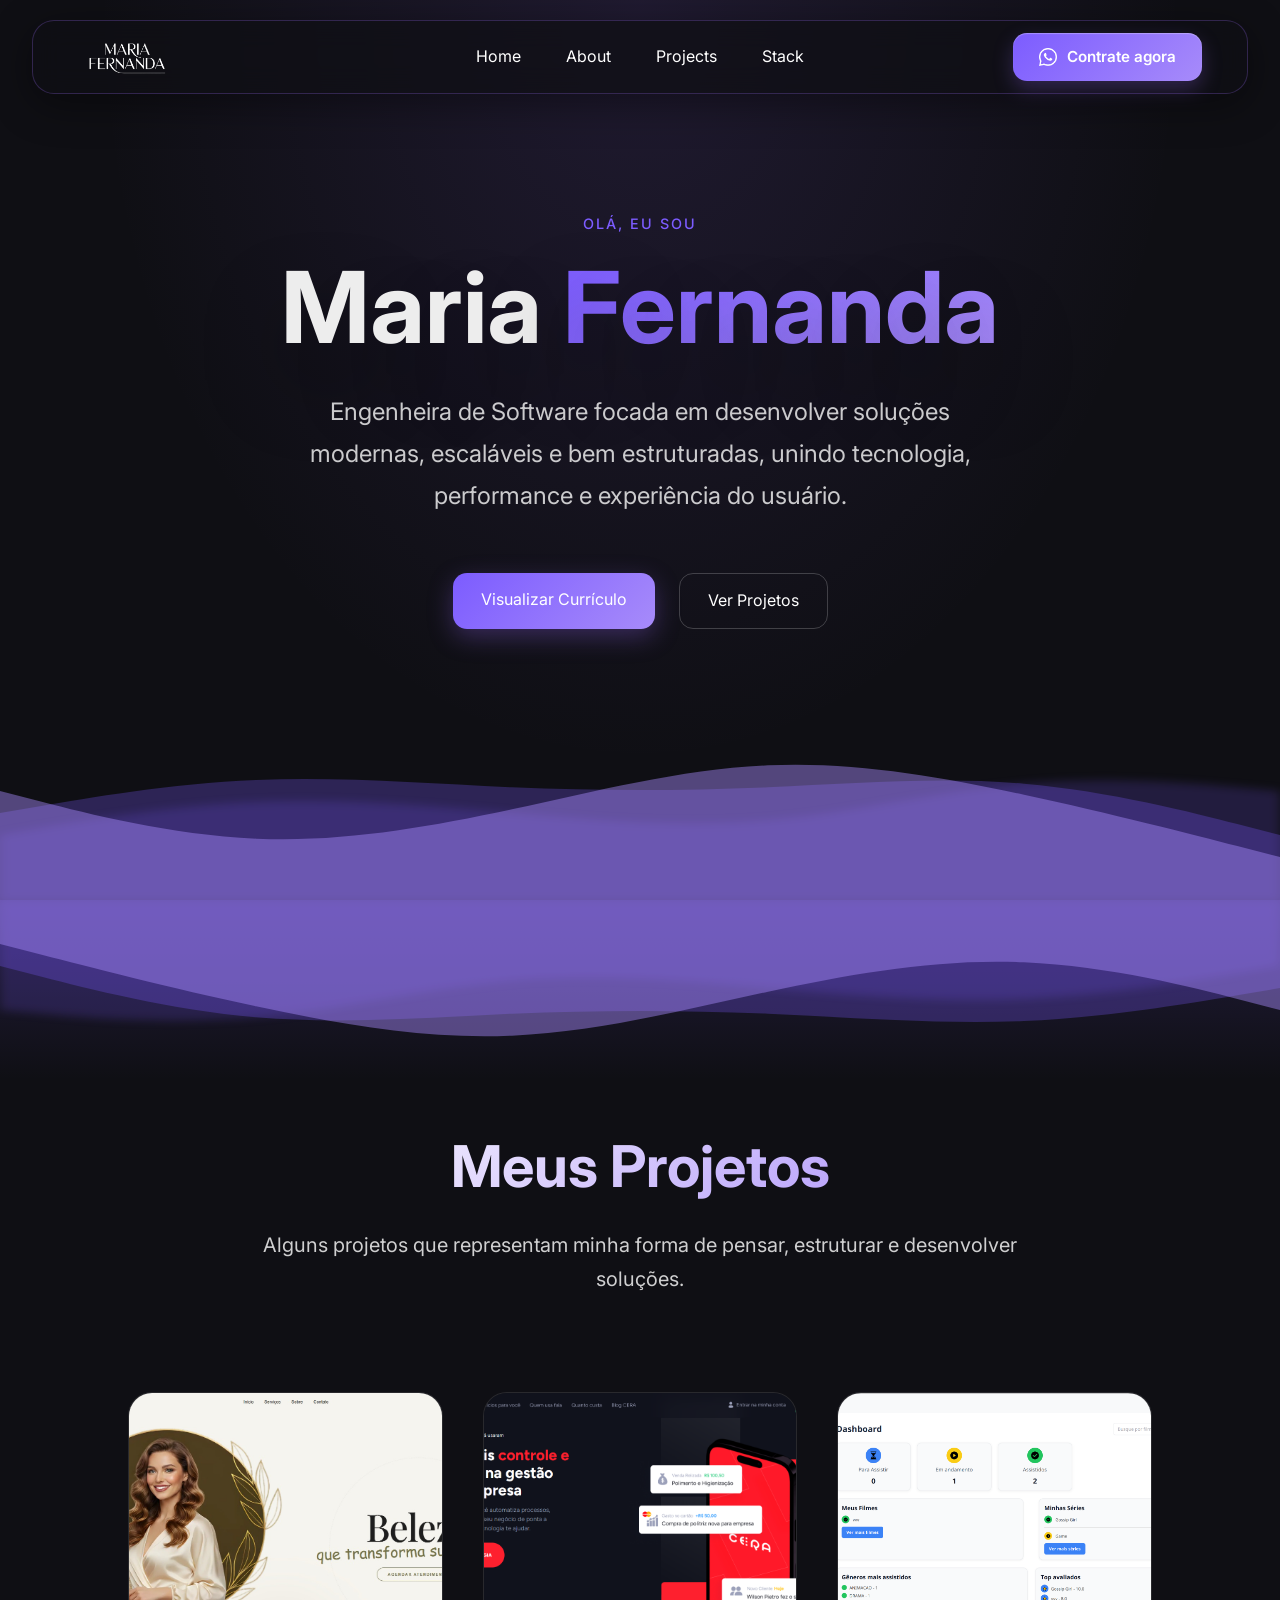
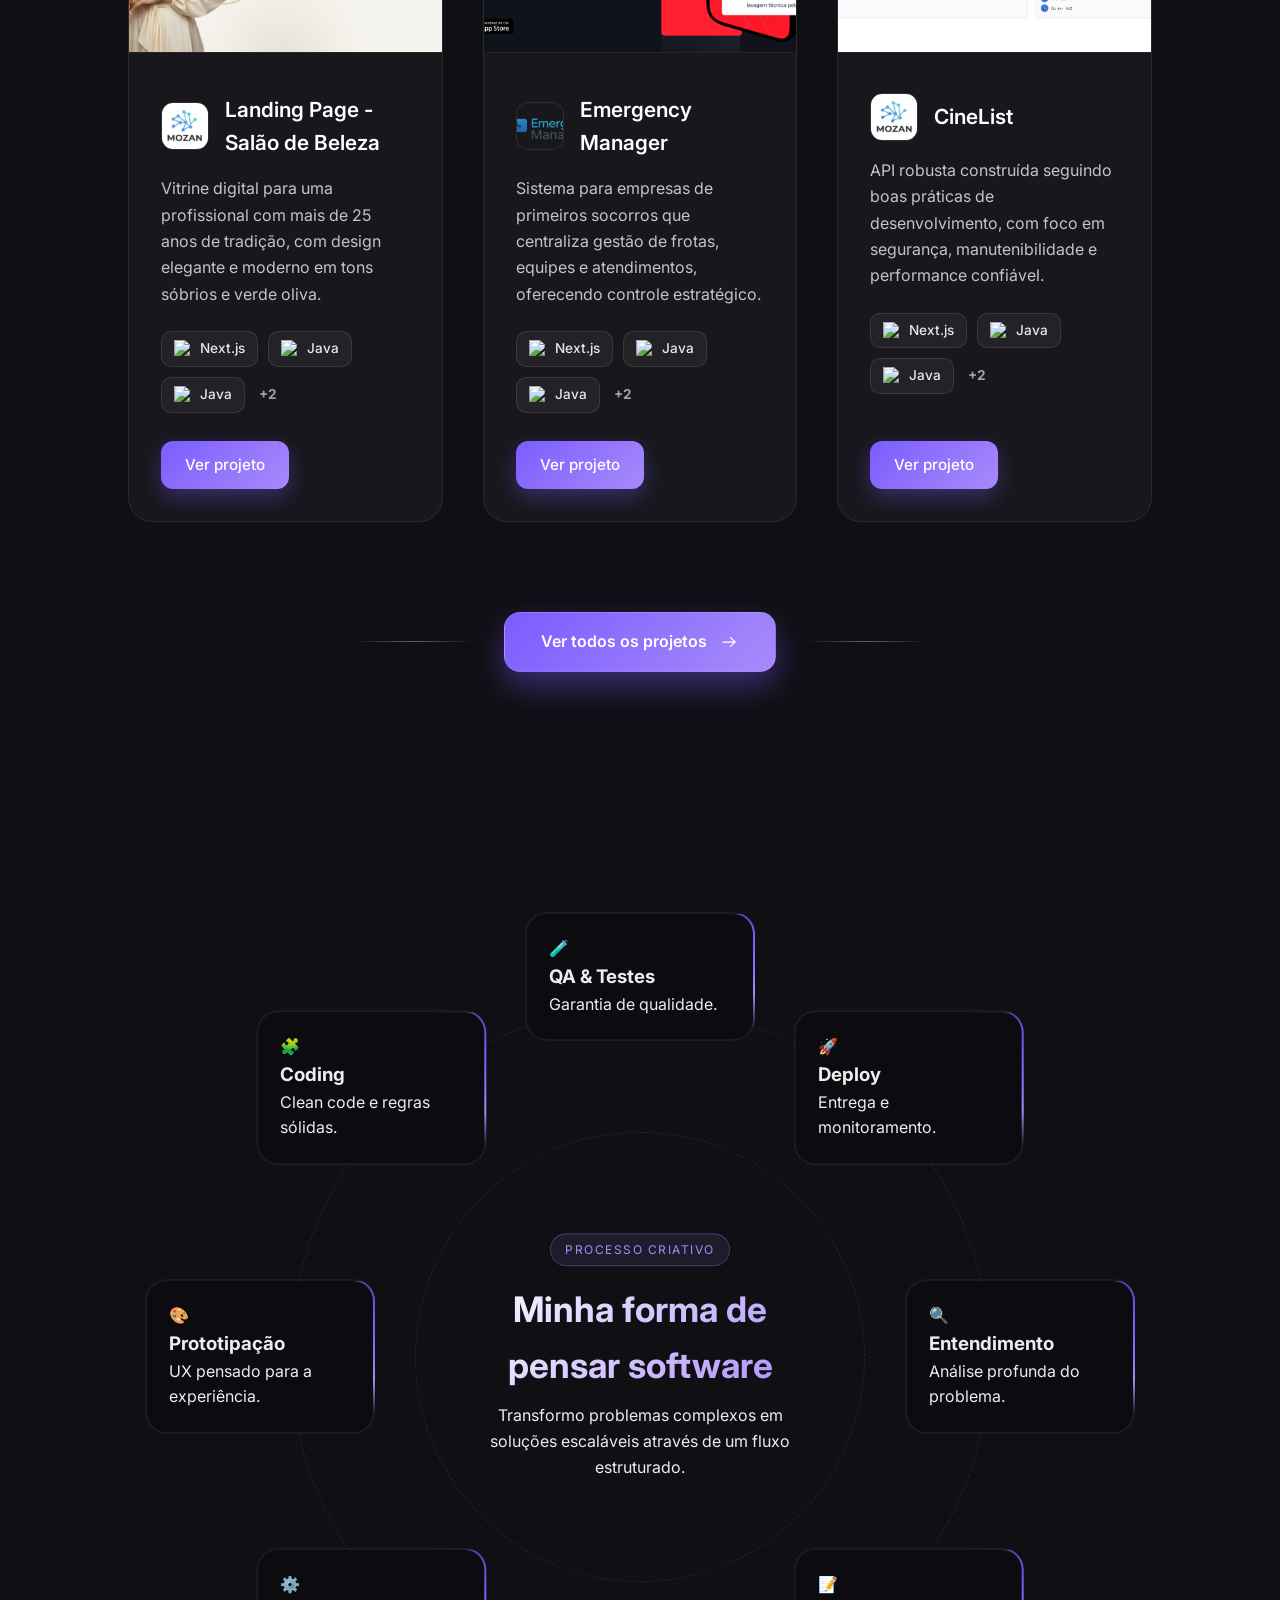
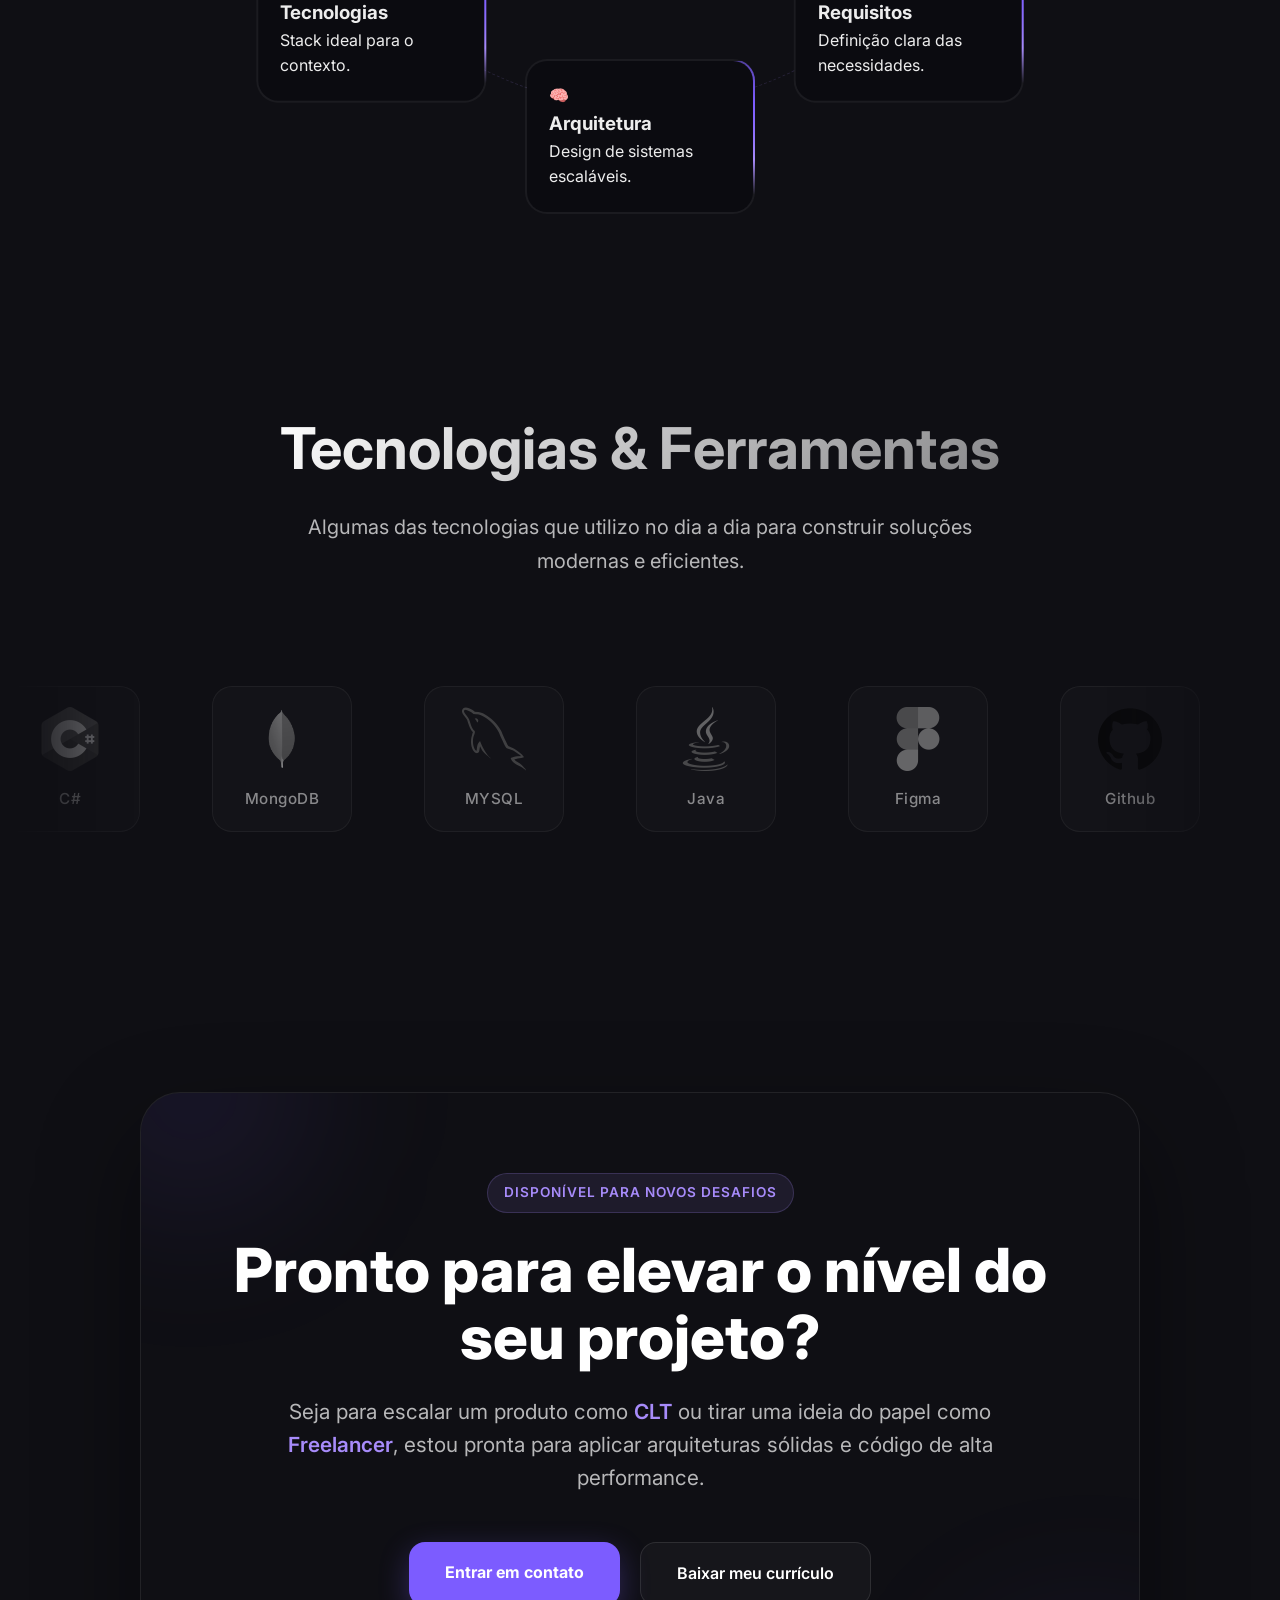
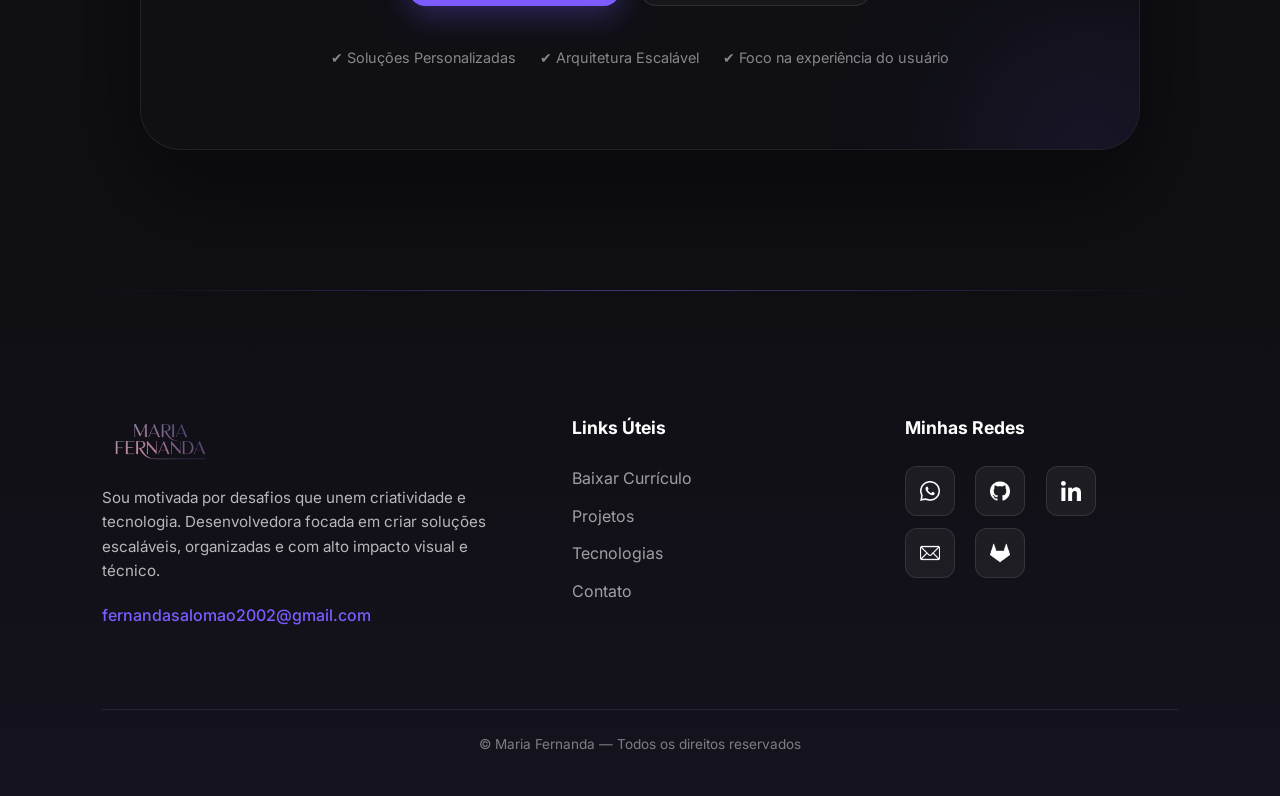
==== commit 7bc98baf: "fadd: project one page" ====
--- a/index.html
+++ b/index.html
@@ -55,8 +55,8 @@
     </p>
 
     <div class="hero-cta">
-      <a href="#projects" class="btn-primary">Visualizar Currículo</a>
-      <a href="#about" class="btn-secondary">Ver Projetos</a>
+      <a href="./docs/CURRICULO-MARIAFERNANDA.pdf" class="btn-primary">Visualizar Currículo</a>
+      <a href="#projects" class="btn-secondary">Ver Projetos</a>
     </div>
   </div>
   <div class="hero-fade"></div>
@@ -100,28 +100,37 @@
     <!-- Project 1 -->
     <article class="project-card">
       <div class="project-image">
-        <img src="./assets/files/projeto2.jpeg" alt="Projeto 2">
+        <img src="./assets/files/salao.jpeg" alt="Projeto 2">
       </div>
 
       <div class="project-content">
         <div class="project-header">
           <img src="./assets/files/logo-mozan.jpeg" alt="Logo projeto" class="project-logo">
-          <h3>Sistema de Agendamento</h3>
+          <h3>Landing Page - Salão de Beleza</h3>
         </div>
 
         <p class="project-description">
-          Solução que otimiza processos e simplifica a gestão de dados, 
-          entregando performance, escalabilidade e eficiência operacional.
+           Vitrine digital para uma profissional com mais de 25 anos de tradição, 
+           com design elegante e moderno em tons sóbrios e verde oliva.
         </p>
 
-        <div class="project-tech">
-          <span>Java</span>
-          <span>PostgreSQL</span>
-          <span>React</span>
-          <span>+2</span>
-        </div>
-
-        <a href="#" class="project-btn">Ver projeto</a>
+      <div class="project-tech">
+        <div class="tech-badge" title="Next.js">
+          <img src="https://cdn.jsdelivr.net/gh/devicons/devicon/icons/nextjs/nextjs-original.svg" alt="Nextjs">
+          <span>Next.js</span>
+        </div>
+        <div class="tech-badge" title="Java">
+          <img src="https://cdn.jsdelivr.net/gh/devicons/devicon/icons/java/java-original.svg" alt="Java">
+          <span>Java</span>
+        </div>
+        <div class="tech-badge" title="Java">
+          <img src="https://cdn.jsdelivr.net/gh/devicons/devicon/icons/java/java-original.svg" alt="Java">
+          <span>Java</span>
+        </div>
+        <span class="tech-plus">+2</span>
+      </div>
+
+        <a href="./projects/salao-de-beleza.html" class="project-btn">Ver projeto</a>
       </div>
     </article>
 
@@ -133,22 +142,30 @@
 
       <div class="project-content">
         <div class="project-header">
-          <img src="./assets/files/logo-mozan.jpeg" alt="Logo projeto" class="project-logo">
-          <h3>Tinder de Habilidades</h3>
+          <img src="./assets/files/EmergencyManager-logo.png" alt="Logo projeto" class="project-logo">
+          <h3>Emergency Manager</h3>
         </div>
 
         <p class="project-description">
-          Plataforma projetada para proporcionar uma experiência do usuário 
-          fluida, com fluxo de informações organizado e intuitivo, garantindo 
-          produtividade e clareza.
+          Sistema para empresas de primeiros socorros que centraliza gestão de frotas, equipes e
+          atendimentos, oferecendo controle estratégico.
         </p>
 
-        <div class="project-tech">
-          <span>C#</span>
-          <span>Entity Framework</span>
-          <span>PostgreSQL</span>
-          <span>+3</span>
-        </div>
+      <div class="project-tech">
+        <div class="tech-badge" title="Next.js">
+          <img src="https://cdn.jsdelivr.net/gh/devicons/devicon/icons/nextjs/nextjs-original.svg" alt="Nextjs">
+          <span>Next.js</span>
+        </div>
+        <div class="tech-badge" title="Java">
+          <img src="https://cdn.jsdelivr.net/gh/devicons/devicon/icons/java/java-original.svg" alt="Java">
+          <span>Java</span>
+        </div>
+        <div class="tech-badge" title="Java">
+          <img src="https://cdn.jsdelivr.net/gh/devicons/devicon/icons/java/java-original.svg" alt="Java">
+          <span>Java</span>
+        </div>
+        <span class="tech-plus">+2</span>
+      </div>
 
         <a href="#" class="project-btn">Ver projeto</a>
       </div>
@@ -157,13 +174,13 @@
     <!-- Project 3 -->
     <article class="project-card">
       <div class="project-image">
-        <img src="./assets/files/projeto3.jpeg" alt="Projeto 3">
+        <img src="./assets/files/CineList.png" alt="Projeto 3">
       </div>
 
       <div class="project-content">
         <div class="project-header">
           <img src="./assets/files/logo-mozan.jpeg" alt="Logo projeto" class="project-logo">
-          <h3>Estoque Loja de Bicicletas</h3>
+          <h3>CineList</h3>
         </div>
 
         <p class="project-description">
@@ -171,26 +188,32 @@
          com foco em segurança, manutenibilidade e performance confiável.
         </p>
 
-        <div class="project-tech">
-          <span>.NET</span>
-          <span>JWT</span>
-          <span>SQL</span>
-          <span>+4</span>
-        </div>
+      <div class="project-tech">
+        <div class="tech-badge" title="Next.js">
+          <img src="https://cdn.jsdelivr.net/gh/devicons/devicon/icons/nextjs/nextjs-original.svg" alt="Nextjs">
+          <span>Next.js</span>
+        </div>
+        <div class="tech-badge" title="Java">
+          <img src="https://cdn.jsdelivr.net/gh/devicons/devicon/icons/java/java-original.svg" alt="Java">
+          <span>Java</span>
+        </div>
+        <div class="tech-badge" title="Java">
+          <img src="https://cdn.jsdelivr.net/gh/devicons/devicon/icons/java/java-original.svg" alt="Java">
+          <span>Java</span>
+        </div>
+        <span class="tech-plus">+2</span>
+      </div>
 
         <a href="#" class="project-btn">Ver projeto</a>
       </div>
     </article>
-
-  </div>
-
-  <!-- Botão adicionado com linhas finas -->
+  </div>
+
   <div class="projects-all-btn">
     <div class="decorative-line">
       <div class="line-double"></div>
     </div>
-    
-    <!-- Botão -->
+
     <a href="#" class="all-projects-btn">
       <span>Ver todos os projetos</span>
       <svg width="20" height="20" viewBox="0 0 24 24" fill="none" xmlns="http://www.w3.org/2000/svg" style="transition: transform 0.3s ease;">
@@ -199,7 +222,6 @@
       </svg>
     </a>
     
-    <!-- Linha direita -->
     <div class="decorative-line">
       <div class="line-double"></div>
     </div>
@@ -294,7 +316,7 @@
           <span>Entrar em contato</span>
         </a>
 
-        <a href="#projects" class="cta-btn-secondary">
+        <a href="./docs/CURRICULO-MARIAFERNANDA.pdf" class="cta-btn-secondary">
           Baixar meu currículo
         </a>
       </div>
--- a/assets/css/index/index.css
+++ b/assets/css/index/index.css
@@ -6,4 +6,11 @@
 @import './partials/section-projetos.css';
 @import './partials/tech-section.css';
 @import './partials/cts-section.css';
-@import './partials/footer.css';+@import './partials/footer.css';
+
+
+@import './partials/projects/project-details.css';
+@import './partials/projects/hero.css';
+@import './partials/projects/info.css';
+@import './partials/projects/showcase.css';
+@import './partials/projects/animations.css';
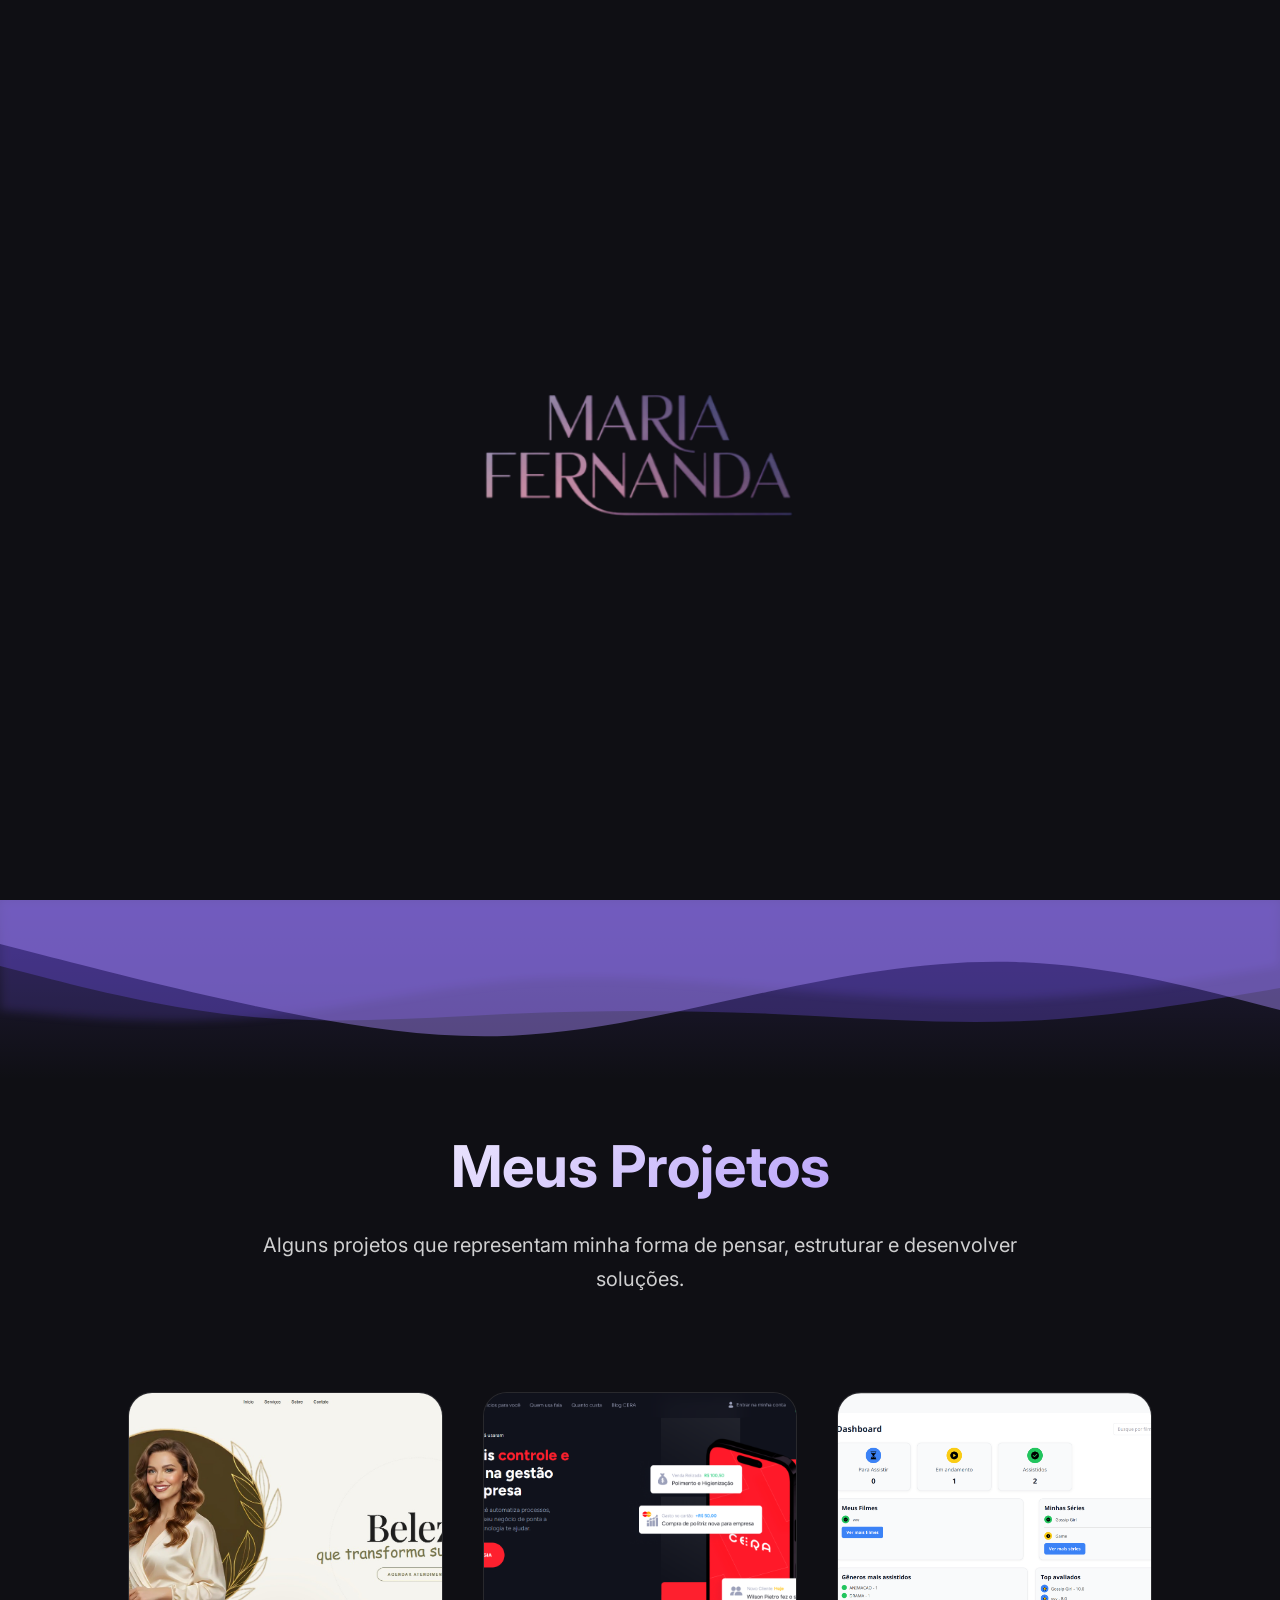
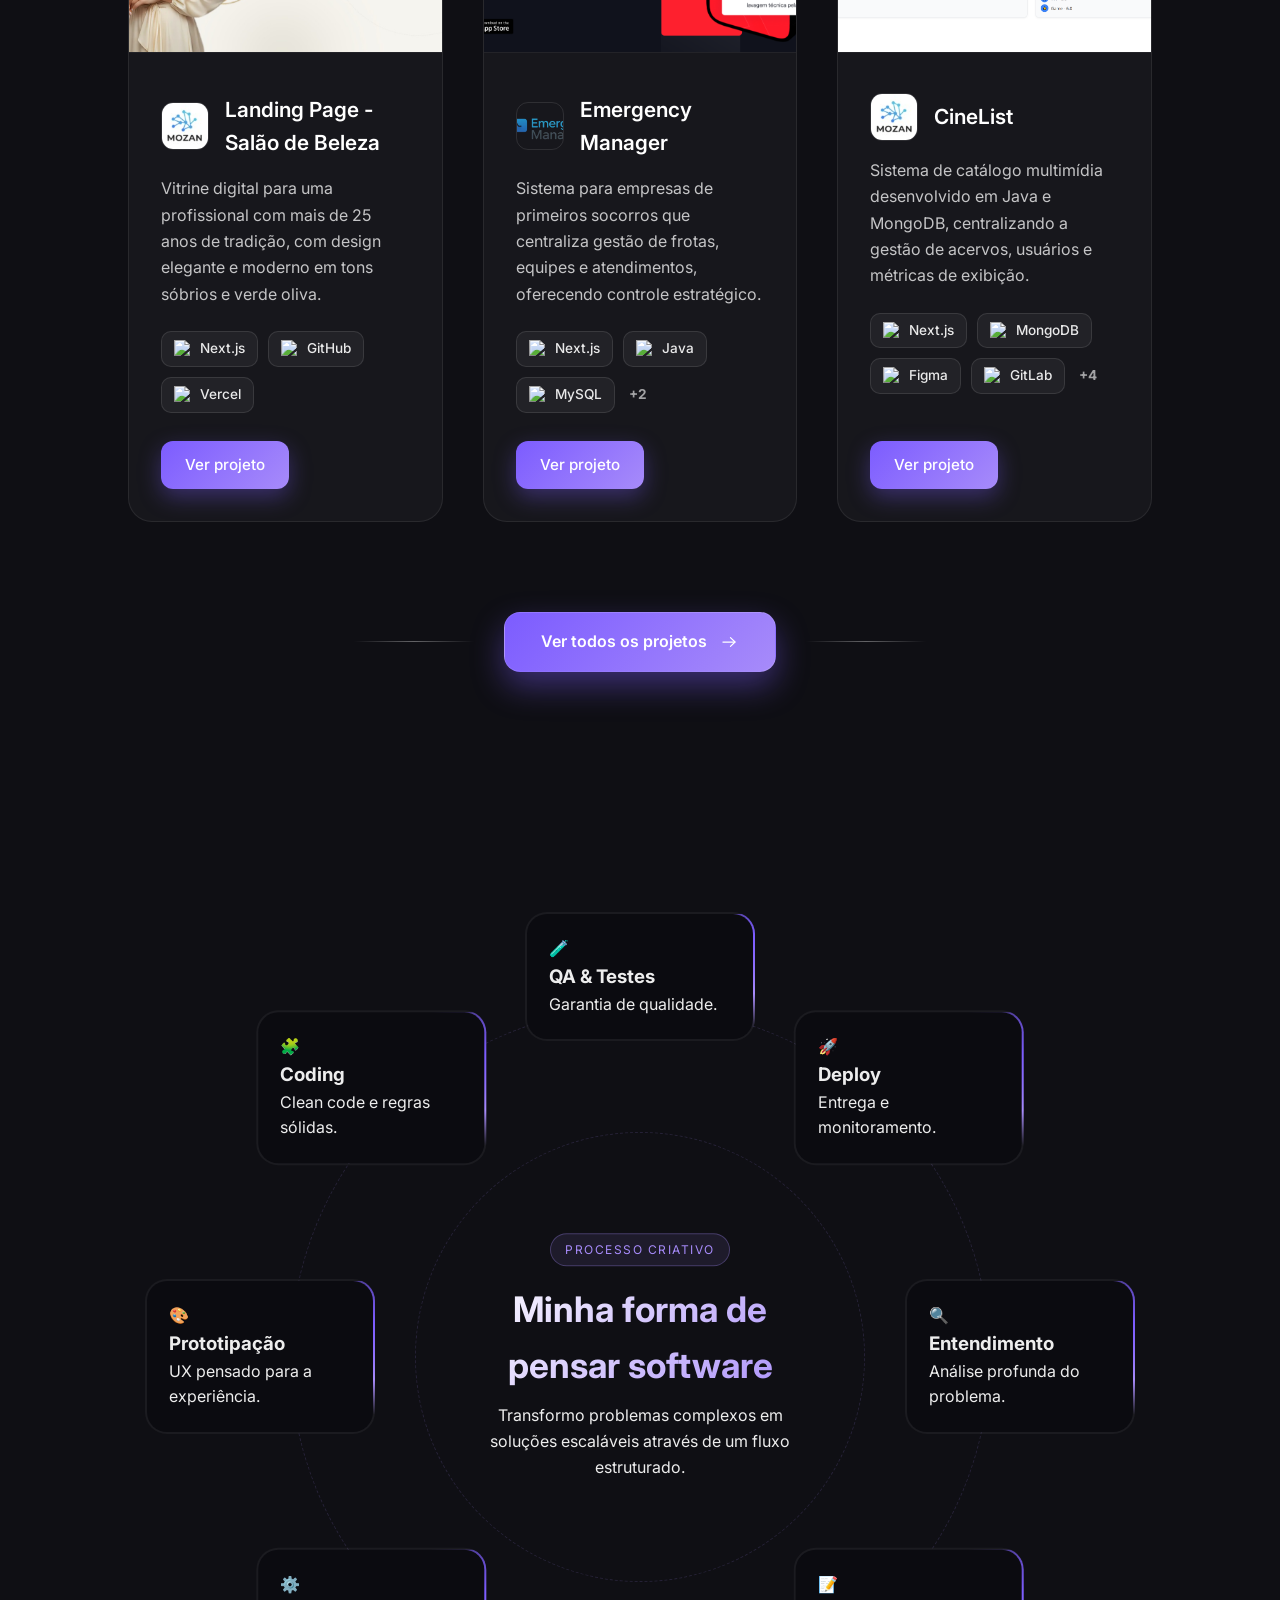
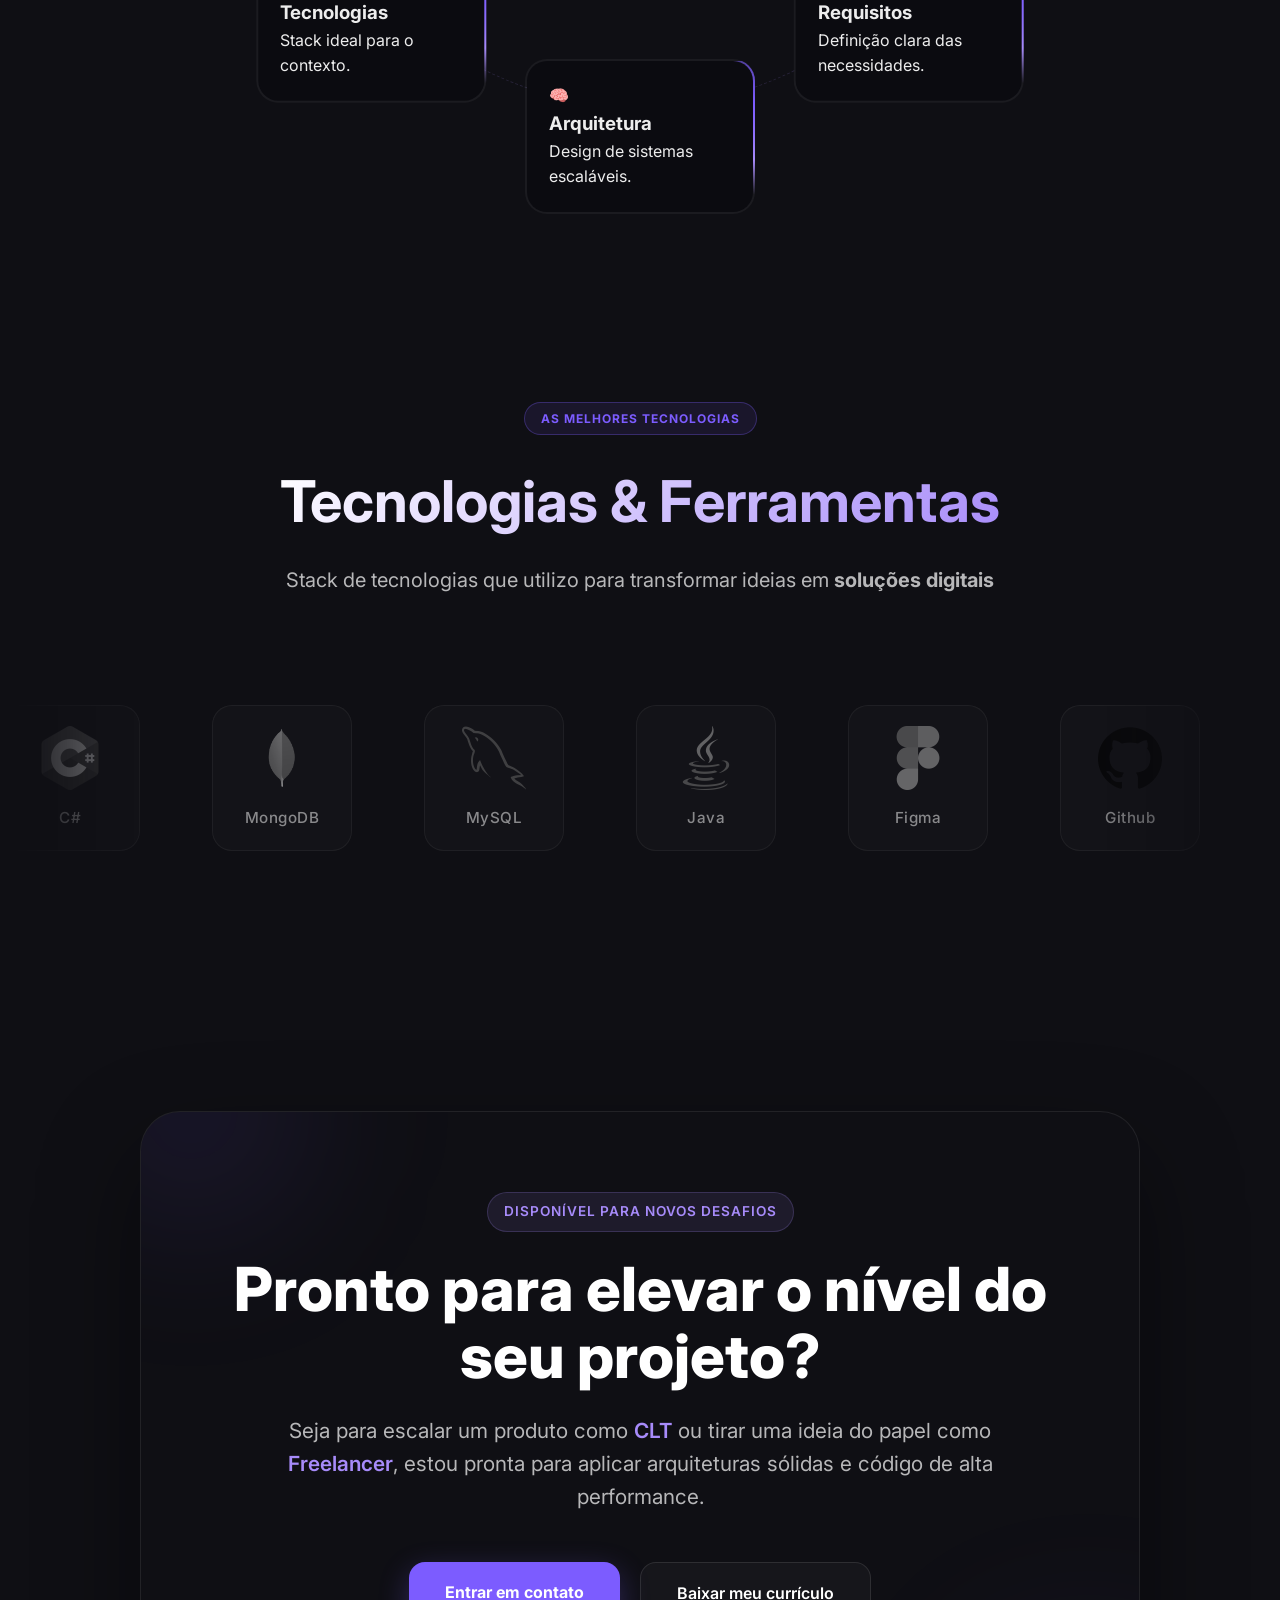
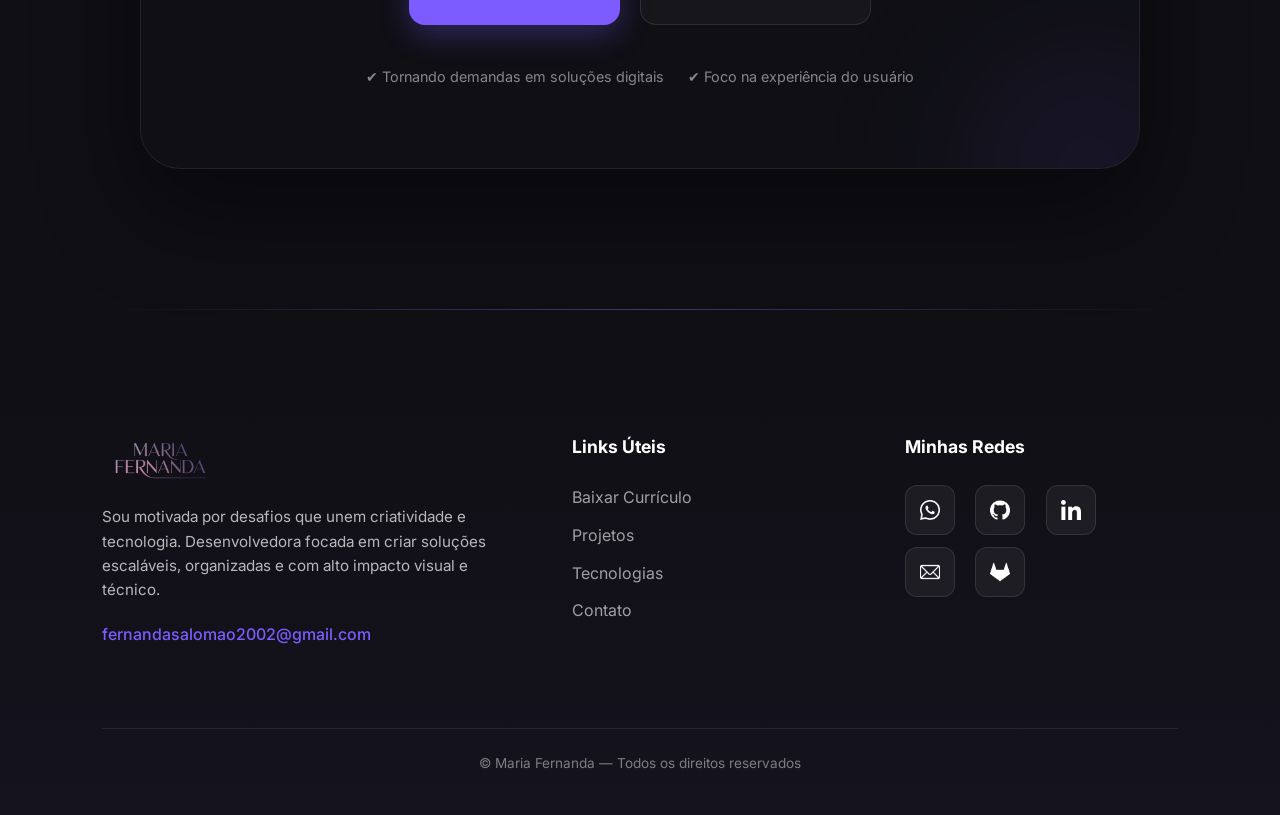
==== commit 81ceb229: "add: prject text 2 page" ====
--- a/index.html
+++ b/index.html
@@ -115,19 +115,19 @@
         </p>
 
       <div class="project-tech">
-        <div class="tech-badge" title="Next.js">
-          <img src="https://cdn.jsdelivr.net/gh/devicons/devicon/icons/nextjs/nextjs-original.svg" alt="Nextjs">
-          <span>Next.js</span>
-        </div>
-        <div class="tech-badge" title="Java">
-          <img src="https://cdn.jsdelivr.net/gh/devicons/devicon/icons/java/java-original.svg" alt="Java">
-          <span>Java</span>
-        </div>
-        <div class="tech-badge" title="Java">
-          <img src="https://cdn.jsdelivr.net/gh/devicons/devicon/icons/java/java-original.svg" alt="Java">
-          <span>Java</span>
-        </div>
-        <span class="tech-plus">+2</span>
+       <div class="tech-badge" title="Next.js"><img src="https://cdn.jsdelivr.net/gh/devicons/devicon/icons/nextjs/nextjs-original.svg" alt="Next.js">
+        <span>Next.js</span>
+      </div>
+
+      <div class="tech-badge" title="GitHub">
+        <img src="https://cdn.jsdelivr.net/gh/devicons/devicon/icons/github/github-original.svg" alt="GitHub">
+        <span>GitHub</span>
+      </div>
+
+      <div class="tech-badge" title="Vercel">
+        <img src="https://cdn.jsdelivr.net/gh/devicons/devicon/icons/vercel/vercel-original.svg" alt="Vercel">
+        <span>Vercel</span>
+      </div>
       </div>
 
         <a href="./projects/salao-de-beleza.html" class="project-btn">Ver projeto</a>
@@ -160,14 +160,14 @@
           <img src="https://cdn.jsdelivr.net/gh/devicons/devicon/icons/java/java-original.svg" alt="Java">
           <span>Java</span>
         </div>
-        <div class="tech-badge" title="Java">
-          <img src="https://cdn.jsdelivr.net/gh/devicons/devicon/icons/java/java-original.svg" alt="Java">
-          <span>Java</span>
+        <div class="tech-badge" title="MySQL">
+          <img src="https://cdn.jsdelivr.net/gh/devicons/devicon/icons/mysql/mysql-original.svg" alt="MySQL">
+          <span>MySQL</span>
         </div>
         <span class="tech-plus">+2</span>
       </div>
 
-        <a href="#" class="project-btn">Ver projeto</a>
+        <a href="./projects/emergency-manager.html" class="project-btn">Ver projeto</a>
       </div>
     </article>
 
@@ -184,27 +184,34 @@
         </div>
 
         <p class="project-description">
-         API robusta construída seguindo boas práticas de desenvolvimento, 
-         com foco em segurança, manutenibilidade e performance confiável.
+          Sistema de catálogo multimídia desenvolvido em Java e MongoDB, centralizando 
+          a gestão de acervos, usuários e métricas de exibição.
         </p>
 
       <div class="project-tech">
         <div class="tech-badge" title="Next.js">
-          <img src="https://cdn.jsdelivr.net/gh/devicons/devicon/icons/nextjs/nextjs-original.svg" alt="Nextjs">
+          <img src="https://cdn.jsdelivr.net/gh/devicons/devicon/icons/nextjs/nextjs-original.svg" alt="Next.js">
           <span>Next.js</span>
         </div>
-        <div class="tech-badge" title="Java">
-          <img src="https://cdn.jsdelivr.net/gh/devicons/devicon/icons/java/java-original.svg" alt="Java">
-          <span>Java</span>
-        </div>
-        <div class="tech-badge" title="Java">
-          <img src="https://cdn.jsdelivr.net/gh/devicons/devicon/icons/java/java-original.svg" alt="Java">
-          <span>Java</span>
-        </div>
-        <span class="tech-plus">+2</span>
-      </div>
-
-        <a href="#" class="project-btn">Ver projeto</a>
+
+        <div class="tech-badge" title="MongoDB">
+          <img src="https://cdn.jsdelivr.net/gh/devicons/devicon/icons/mongodb/mongodb-original.svg" alt="MongoDB">
+          <span>MongoDB</span>
+        </div>
+
+        <div class="tech-badge" title="Figma">
+          <img src="https://cdn.jsdelivr.net/gh/devicons/devicon/icons/figma/figma-original.svg" alt="Figma">
+          <span>Figma</span>
+        </div>
+
+        <div class="tech-badge" title="GitLab">
+          <img src="https://cdn.jsdelivr.net/gh/devicons/devicon/icons/gitlab/gitlab-original.svg" alt="GitLab">
+          <span>GitLab</span>
+        </div>
+        <span class="tech-plus">+4</span>
+      </div>
+
+        <a href="./projects/cinelist.html" class="project-btn">Ver projeto</a>
       </div>
     </article>
   </div>
@@ -266,10 +273,11 @@
 
 <section class="tech-section" id="stack">
   <div class="tech-intro">
+    <span class="tech-badge-tech">As melhores tecnologias</span>
     <h2>Tecnologias & Ferramentas</h2>
     <p>
-      Algumas das tecnologias que utilizo no dia a dia
-      para construir soluções modernas e eficientes.
+      Stack de tecnologias que utilizo para transformar ideias em 
+      <strong>soluções digitais</strong>
     </p>
   </div>
 
@@ -277,17 +285,17 @@
     <div class="tech-track">
       <div class="tech-item"><img src="./assets/files/tecnologias/c-sharp.png" alt="C#"><span>C#</span></div>
       <div class="tech-item"><img src="./assets/files/tecnologias/mongodb-leaf.png" alt="MongoDB"><span>MongoDB</span></div>
-      <div class="tech-item"><img src="./assets/files/tecnologias/mysql.png" alt="MySQL"><span>MYSQL</span></div>
+      <div class="tech-item"><img src="./assets/files/tecnologias/mysql.png" alt="MySQL"><span>MySQL</span></div>
       <div class="tech-item"><img src="./assets/files/tecnologias/java.png" alt="Java"><span>Java</span></div>
       <div class="tech-item"><img src="./assets/files/tecnologias/figma.png" alt="Figma"><span>Figma</span></div>
       <div class="tech-item"><img src="./assets/files/redes/github.png" alt="Github"><span>Github</span></div>
       <div class="tech-item"><img src="./assets/files/tecnologias/social.png" alt="Git"><span>Git</span></div>
       <div class="tech-item"><img src="./assets/files/redes/gitlab.png" alt="GitLab"><span>GitLab</span></div>
       <div class="tech-item"><img src="./assets/files/tecnologias/docker.png" alt="Docker"><span>Docker</span></div>
-
+      
       <div class="tech-item"><img src="./assets/files/tecnologias/c-sharp.png" alt="C#"><span>C#</span></div>
       <div class="tech-item"><img src="./assets/files/tecnologias/mongodb-leaf.png" alt="MongoDB"><span>MongoDB</span></div>
-      <div class="tech-item"><img src="./assets/files/tecnologias/mysql.png" alt="MySQL"><span>MYSQL</span></div>
+      <div class="tech-item"><img src="./assets/files/tecnologias/mysql.png" alt="MySQL"><span>MySQL</span></div>
       <div class="tech-item"><img src="./assets/files/tecnologias/java.png" alt="Java"><span>Java</span></div>
       <div class="tech-item"><img src="./assets/files/tecnologias/figma.png" alt="Figma"><span>Figma</span></div>
       <div class="tech-item"><img src="./assets/files/redes/github.png" alt="Github"><span>Github</span></div>
@@ -322,8 +330,7 @@
       </div>
 
       <div class="cta-trust">
-        <span>✔ Soluções Personalizadas</span>
-        <span>✔ Arquitetura Escalável</span>
+        <span>✔ Tornando demandas em soluções digitais</span>
         <span>✔ Foco na experiência do usuário</span>
       </div>
     </div>
@@ -346,7 +353,7 @@
     <div class="footer-center">
       <h4>Links Úteis</h4>
       <ul>
-        <li><a href="#about">Baixar Currículo</a></li>
+        <li><a href="./docs/CURRICULO-MARIAFERNANDA.pdf">Baixar Currículo</a></li>
         <li><a href="#projects">Projetos</a></li>
         <li><a href="#stack">Tecnologias</a></li>
         <li><a href="#contact">Contato</a></li>
@@ -360,7 +367,7 @@
         <a href="https://github.com/mfernandasilva" class="social-btn" target="_blank"><img src="./assets/files/redes/github.png" alt="GitHub"></a>
         <a href="https://www.linkedin.com/in/maria-fernanda-a390b7228/" class="social-btn" target="_blank"><img src="./assets/files/redes/linkedin.png" alt="LinkedIn"></a>
         <a href="mailto:fernandasalomao2002@gmail.com" class="social-btn"><img src="./assets/files/redes/email.png" alt="Email"></a>
-        <a href="#" class="social-btn" target="_blank"><img src="./assets/files/redes/gitlab.png" alt="GitLab"></a>
+        <a href="https://gitlab.com/mfernandasilva" class="social-btn" target="_blank"><img src="./assets/files/redes/gitlab.png" alt="GitLab"></a>
       </div>
     </div>
   </div>
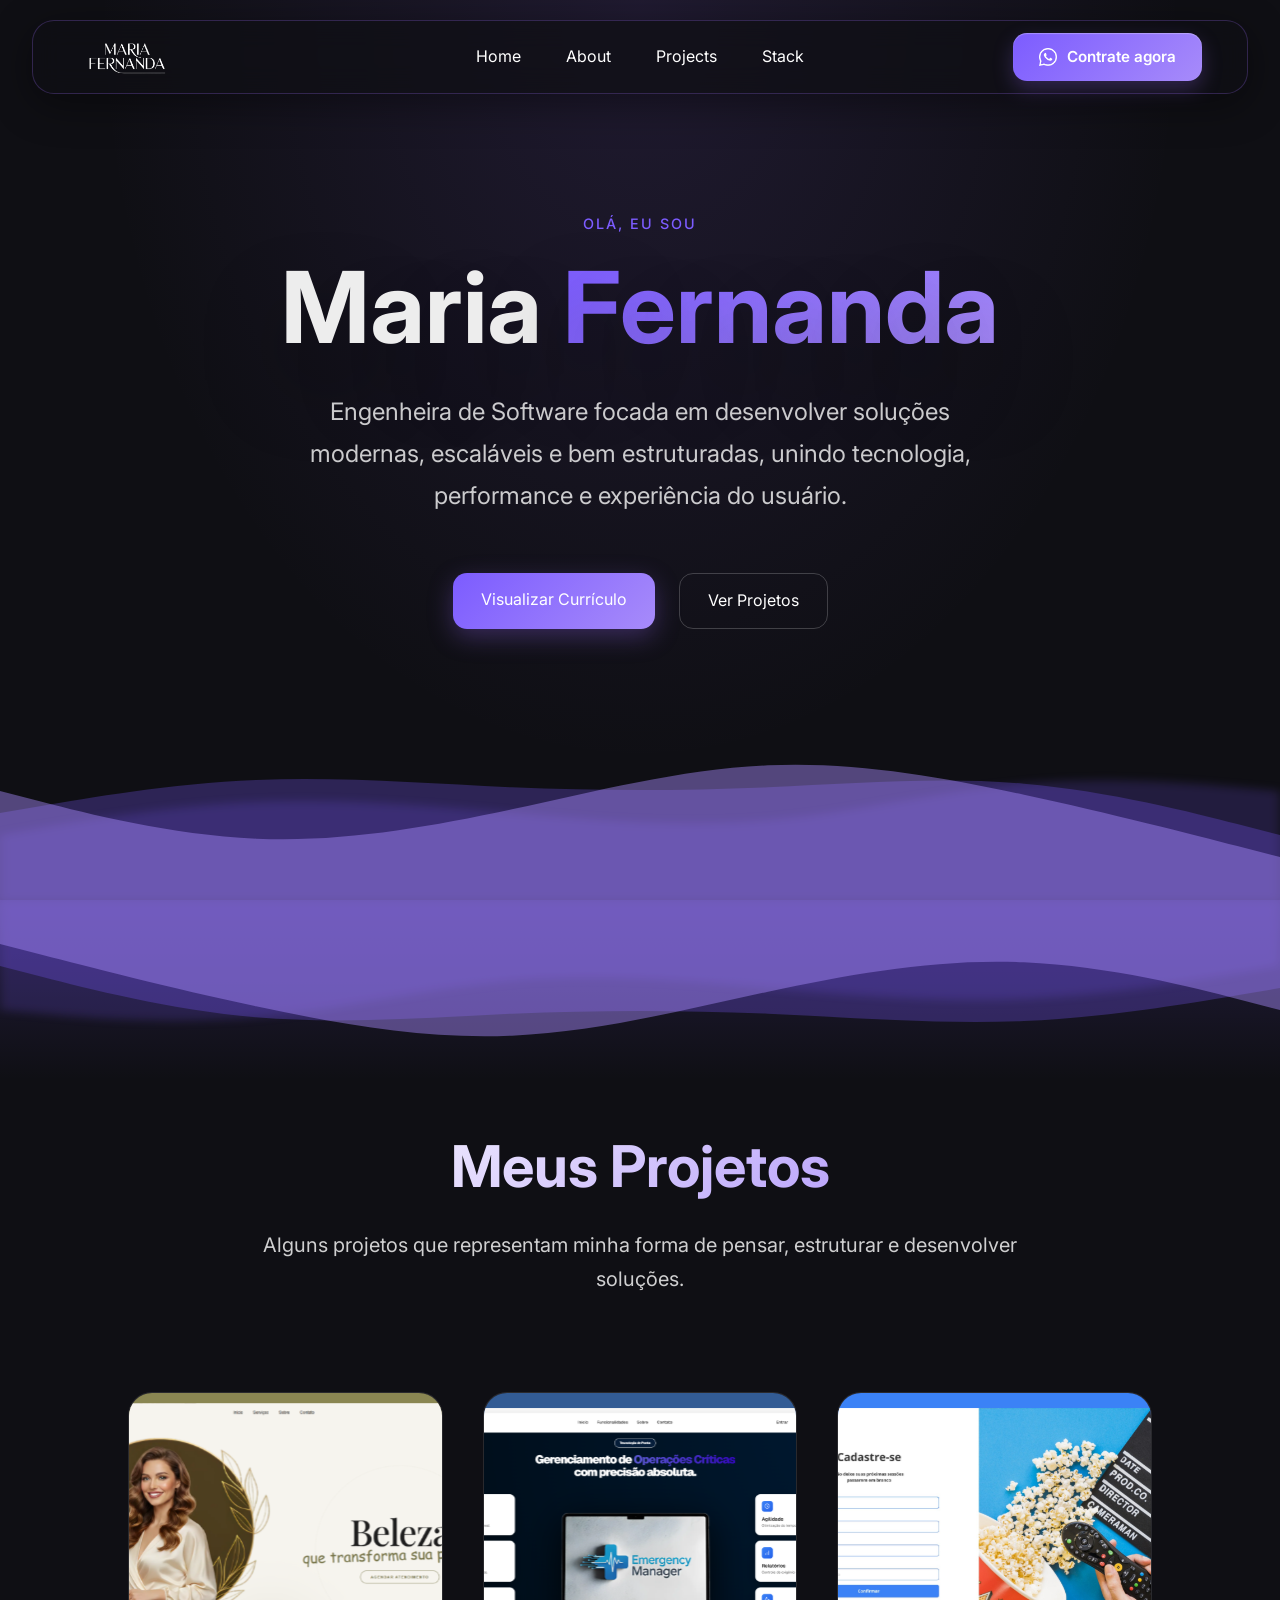
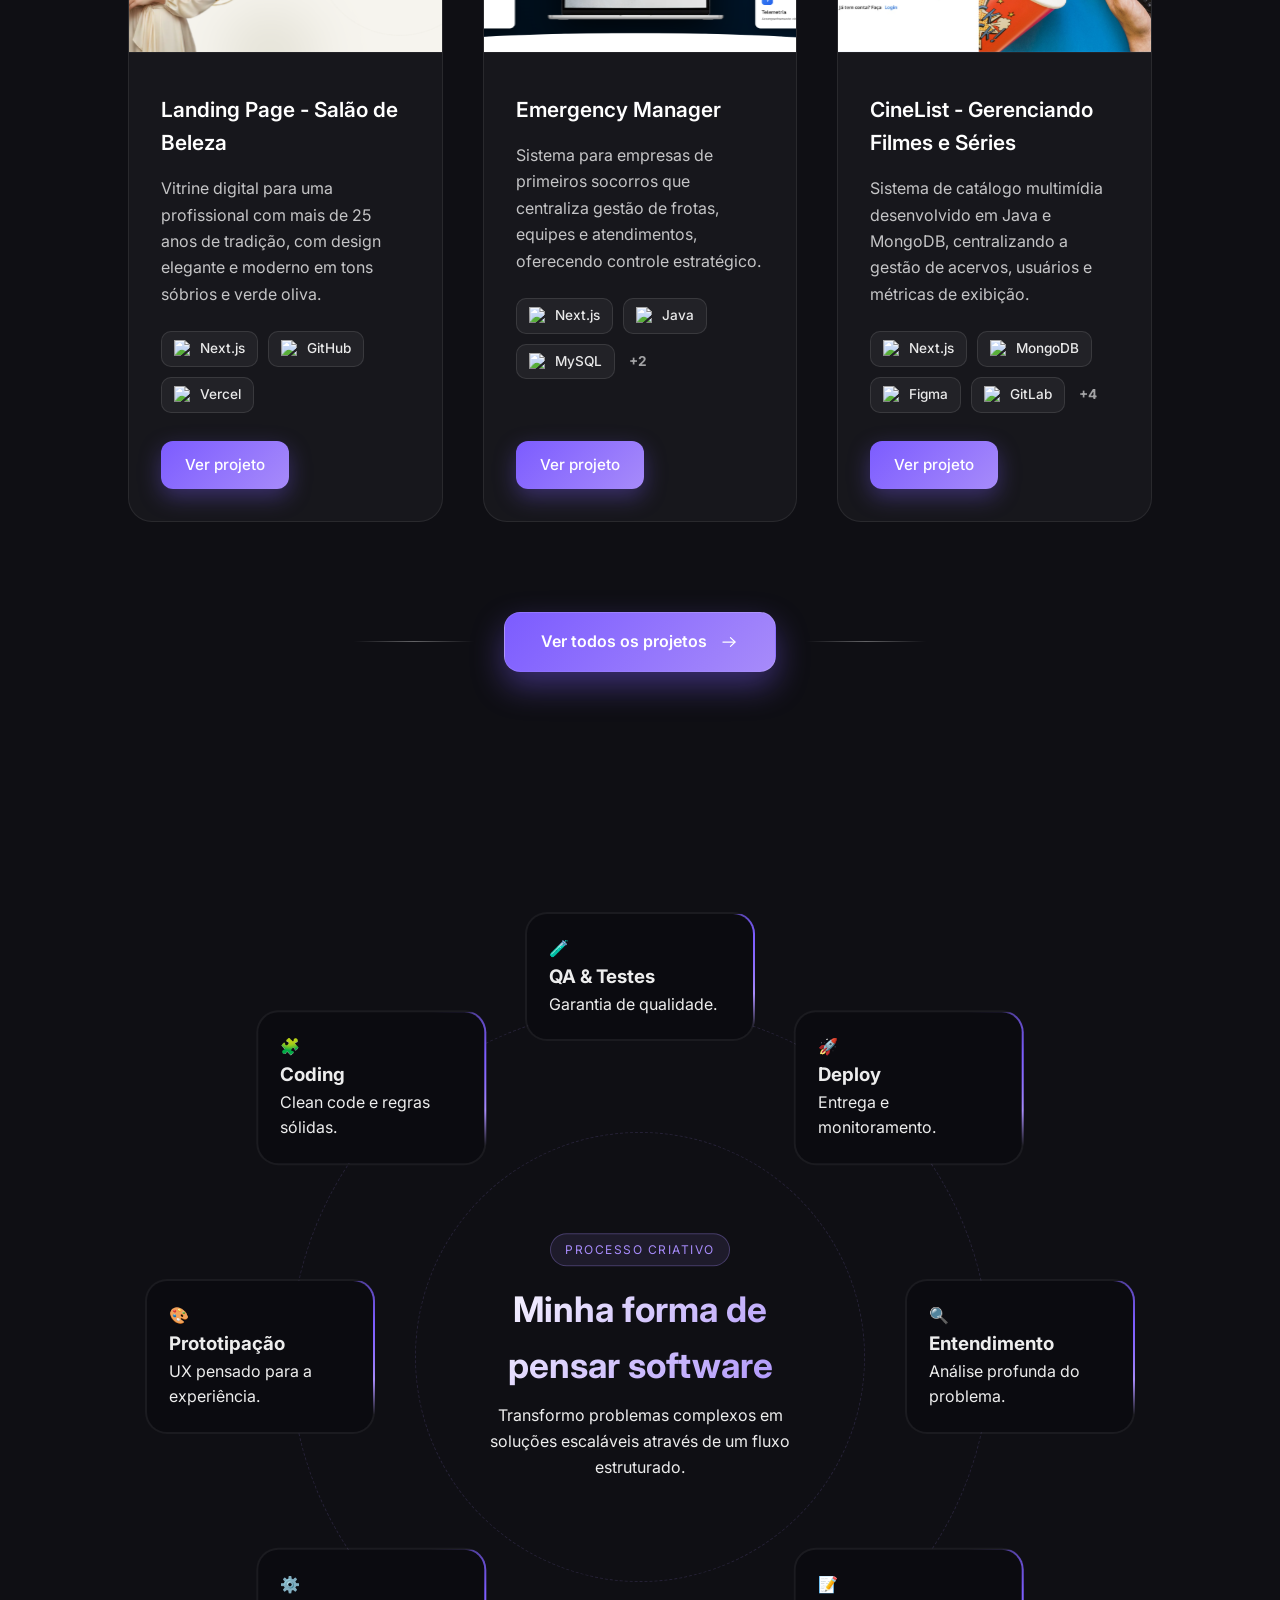
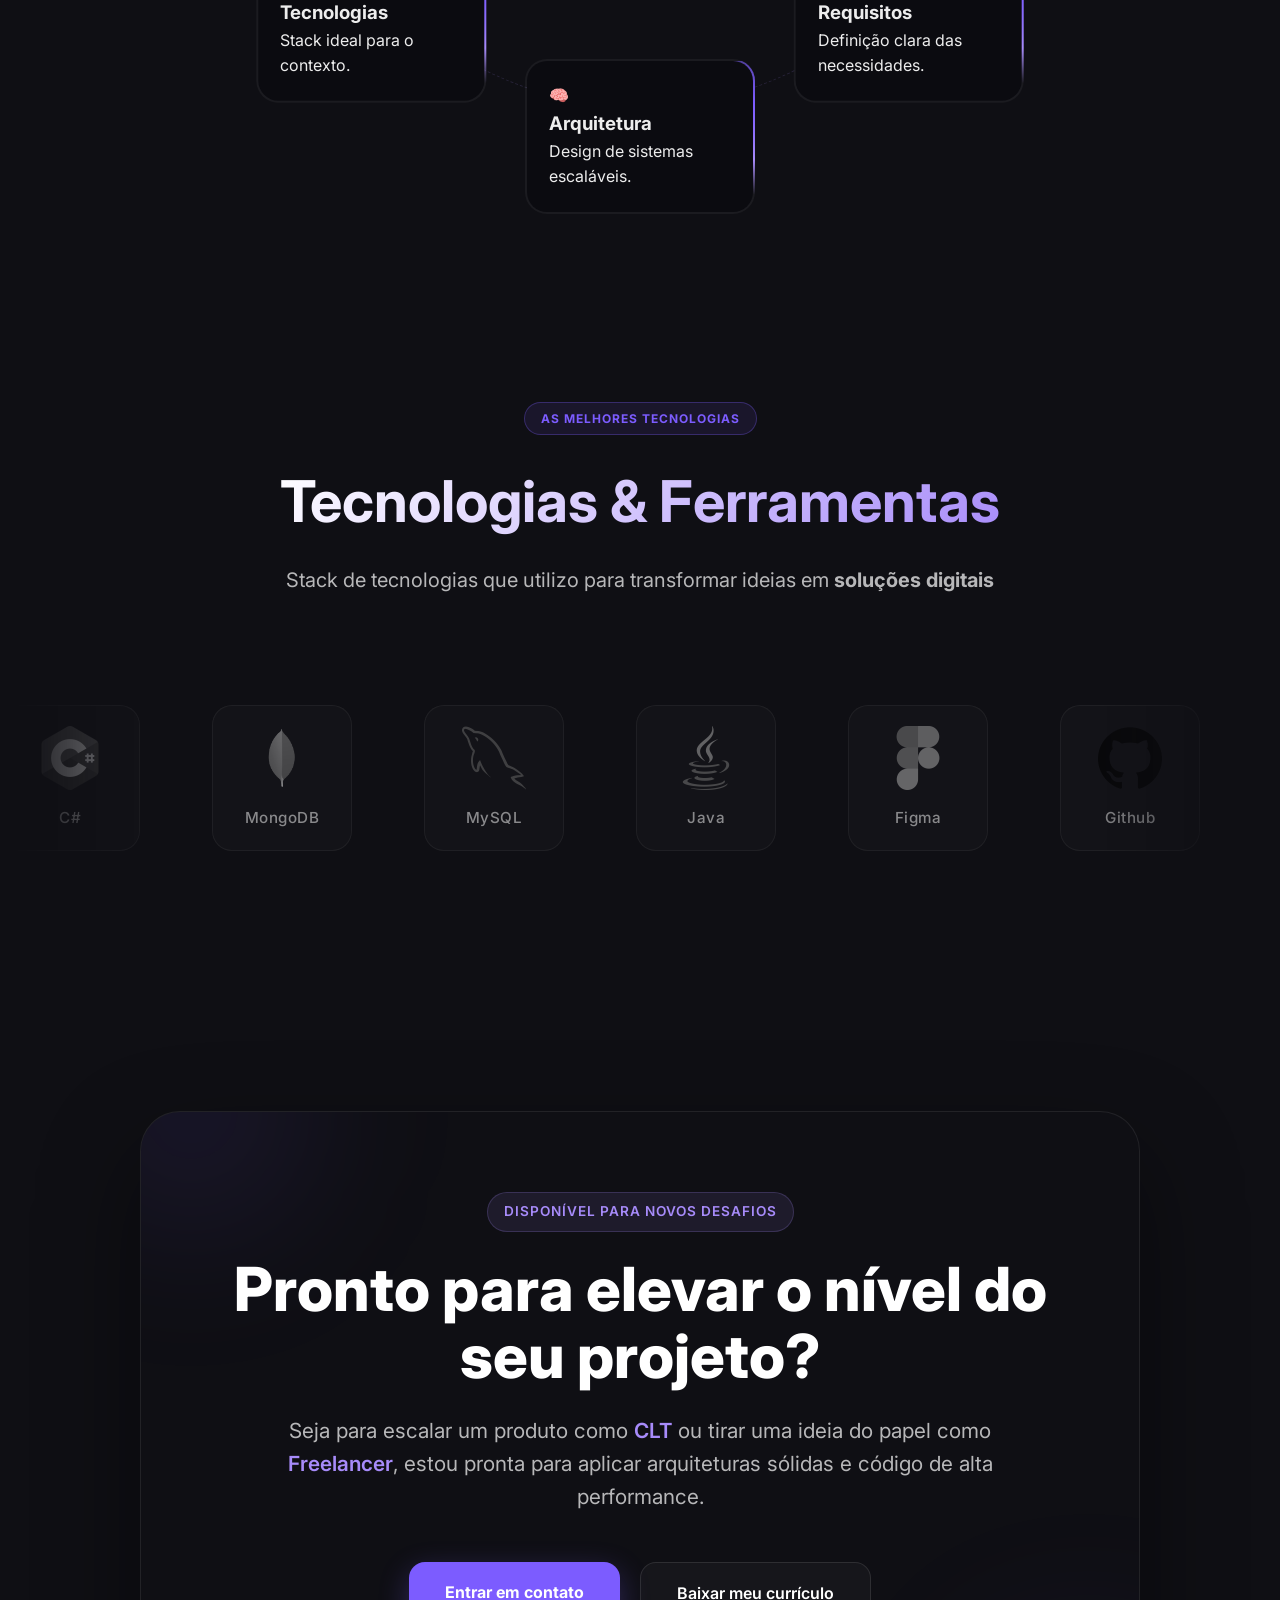
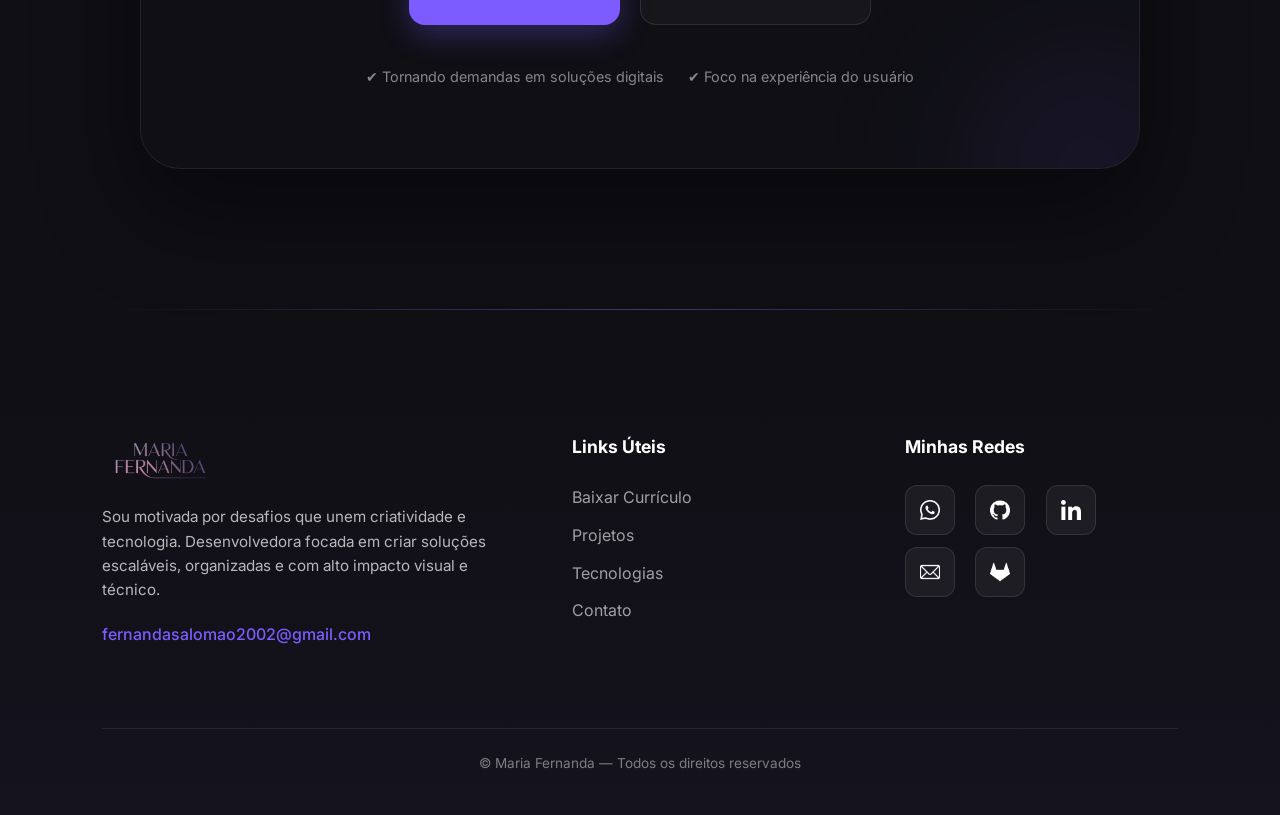
==== commit 92d7cd35: "add: projects page" ====
--- a/index.html
+++ b/index.html
@@ -4,7 +4,7 @@
   <meta charset="UTF-8" />
   <meta name="viewport" content="width=device-width, initial-scale=1.0" />
   <title>Maria Fernanda</title>
-
+  <link rel="icon" type="image/x-icon" href="./assets/files/logo-maria.png">
   <link rel="preconnect" href="https://fonts.googleapis.com">
   <link rel="preconnect" href="https://fonts.gstatic.com" crossorigin>
   <link href="https://fonts.googleapis.com/css2?family=Inter:wght@300;400;500;600;700&display=swap" rel="stylesheet">
@@ -100,12 +100,11 @@
     <!-- Project 1 -->
     <article class="project-card">
       <div class="project-image">
-        <img src="./assets/files/salao.jpeg" alt="Projeto 2">
+        <img src="./assets/files/preview-cida.svg" alt="Projeto 2">
       </div>
 
       <div class="project-content">
         <div class="project-header">
-          <img src="./assets/files/logo-mozan.jpeg" alt="Logo projeto" class="project-logo">
           <h3>Landing Page - Salão de Beleza</h3>
         </div>
 
@@ -137,12 +136,11 @@
     <!-- Project 2 -->
     <article class="project-card">
       <div class="project-image">
-        <img src="./assets/files/image.png" alt="Projeto 1">
+        <img src="./assets/files/preview-emergency.svg" alt="Projeto 1">
       </div>
 
       <div class="project-content">
         <div class="project-header">
-          <img src="./assets/files/EmergencyManager-logo.png" alt="Logo projeto" class="project-logo">
           <h3>Emergency Manager</h3>
         </div>
 
@@ -174,13 +172,13 @@
     <!-- Project 3 -->
     <article class="project-card">
       <div class="project-image">
-        <img src="./assets/files/CineList.png" alt="Projeto 3">
+        <img src="./assets/files/preview-cinelist.svg" alt="Projeto 3">
       </div>
 
       <div class="project-content">
         <div class="project-header">
-          <img src="./assets/files/logo-mozan.jpeg" alt="Logo projeto" class="project-logo">
-          <h3>CineList</h3>
+          
+          <h3>CineList - Gerenciando Filmes e Séries</h3>
         </div>
 
         <p class="project-description">
